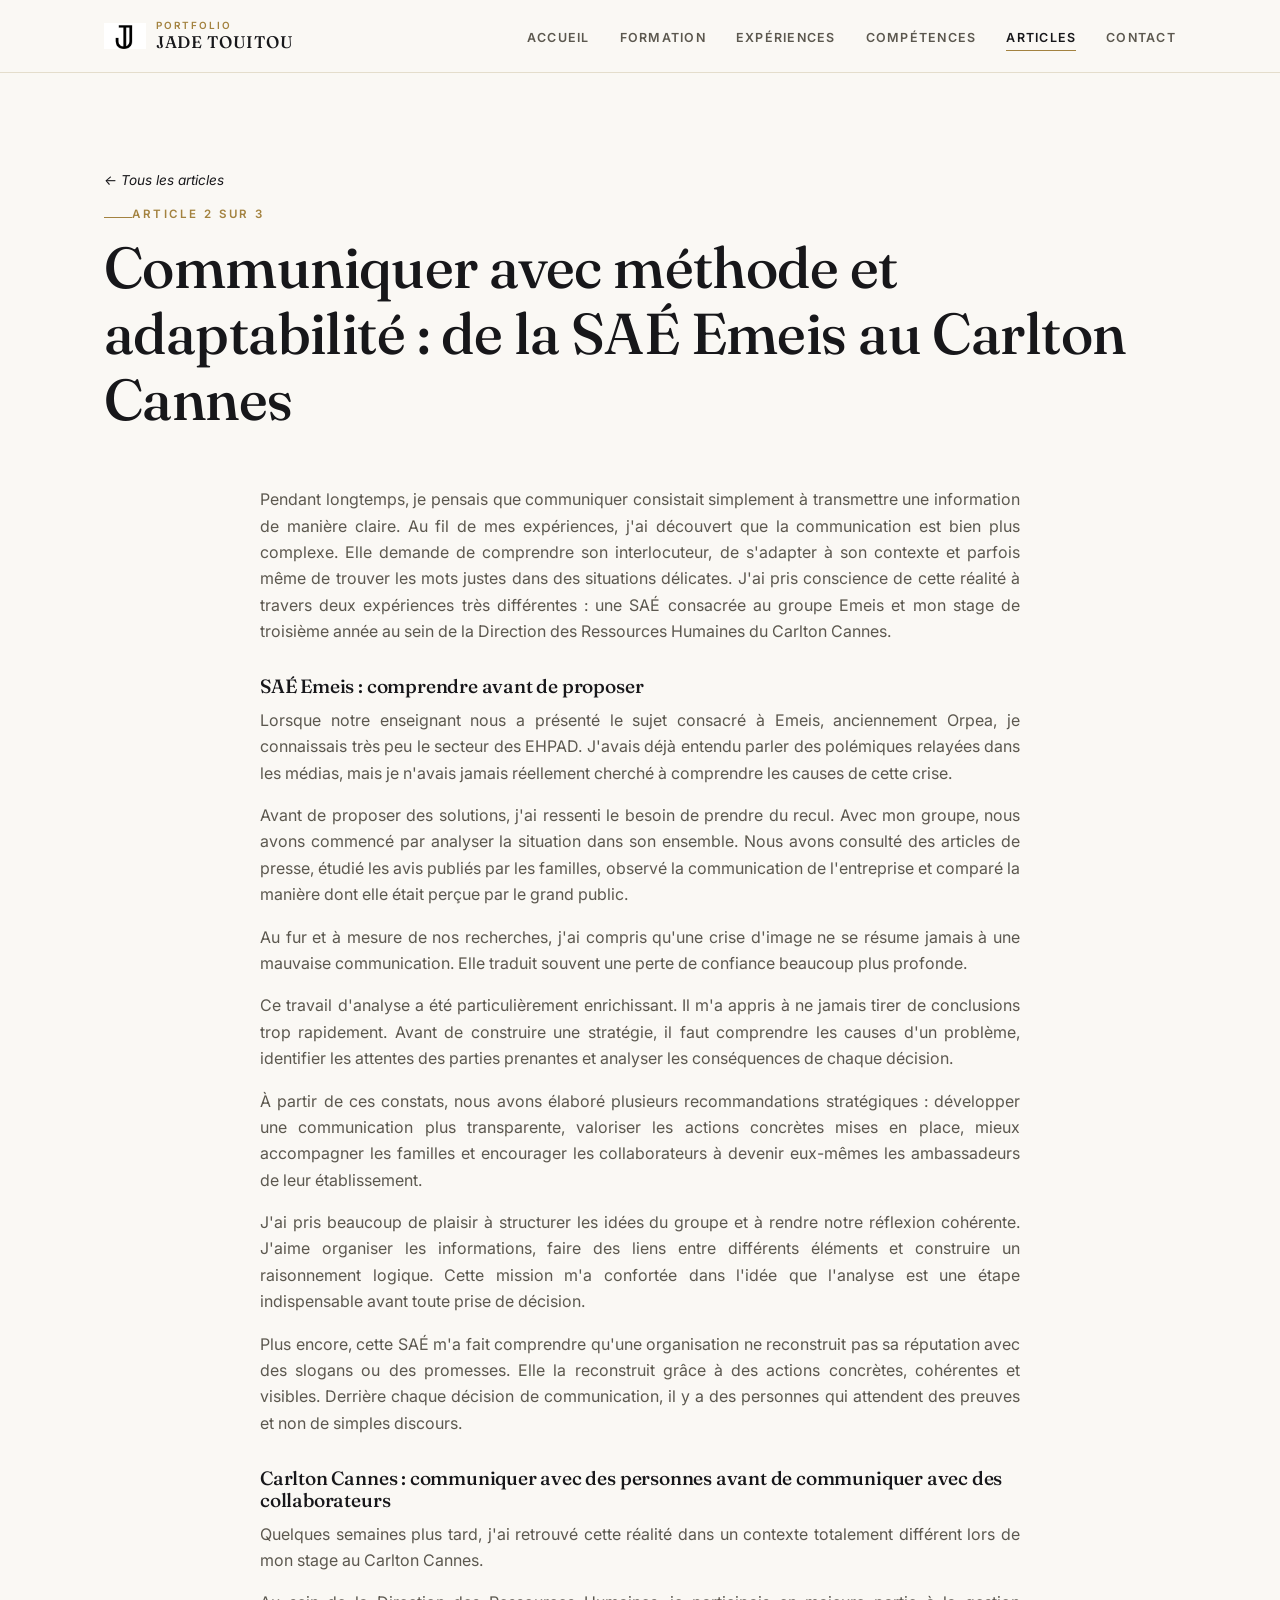
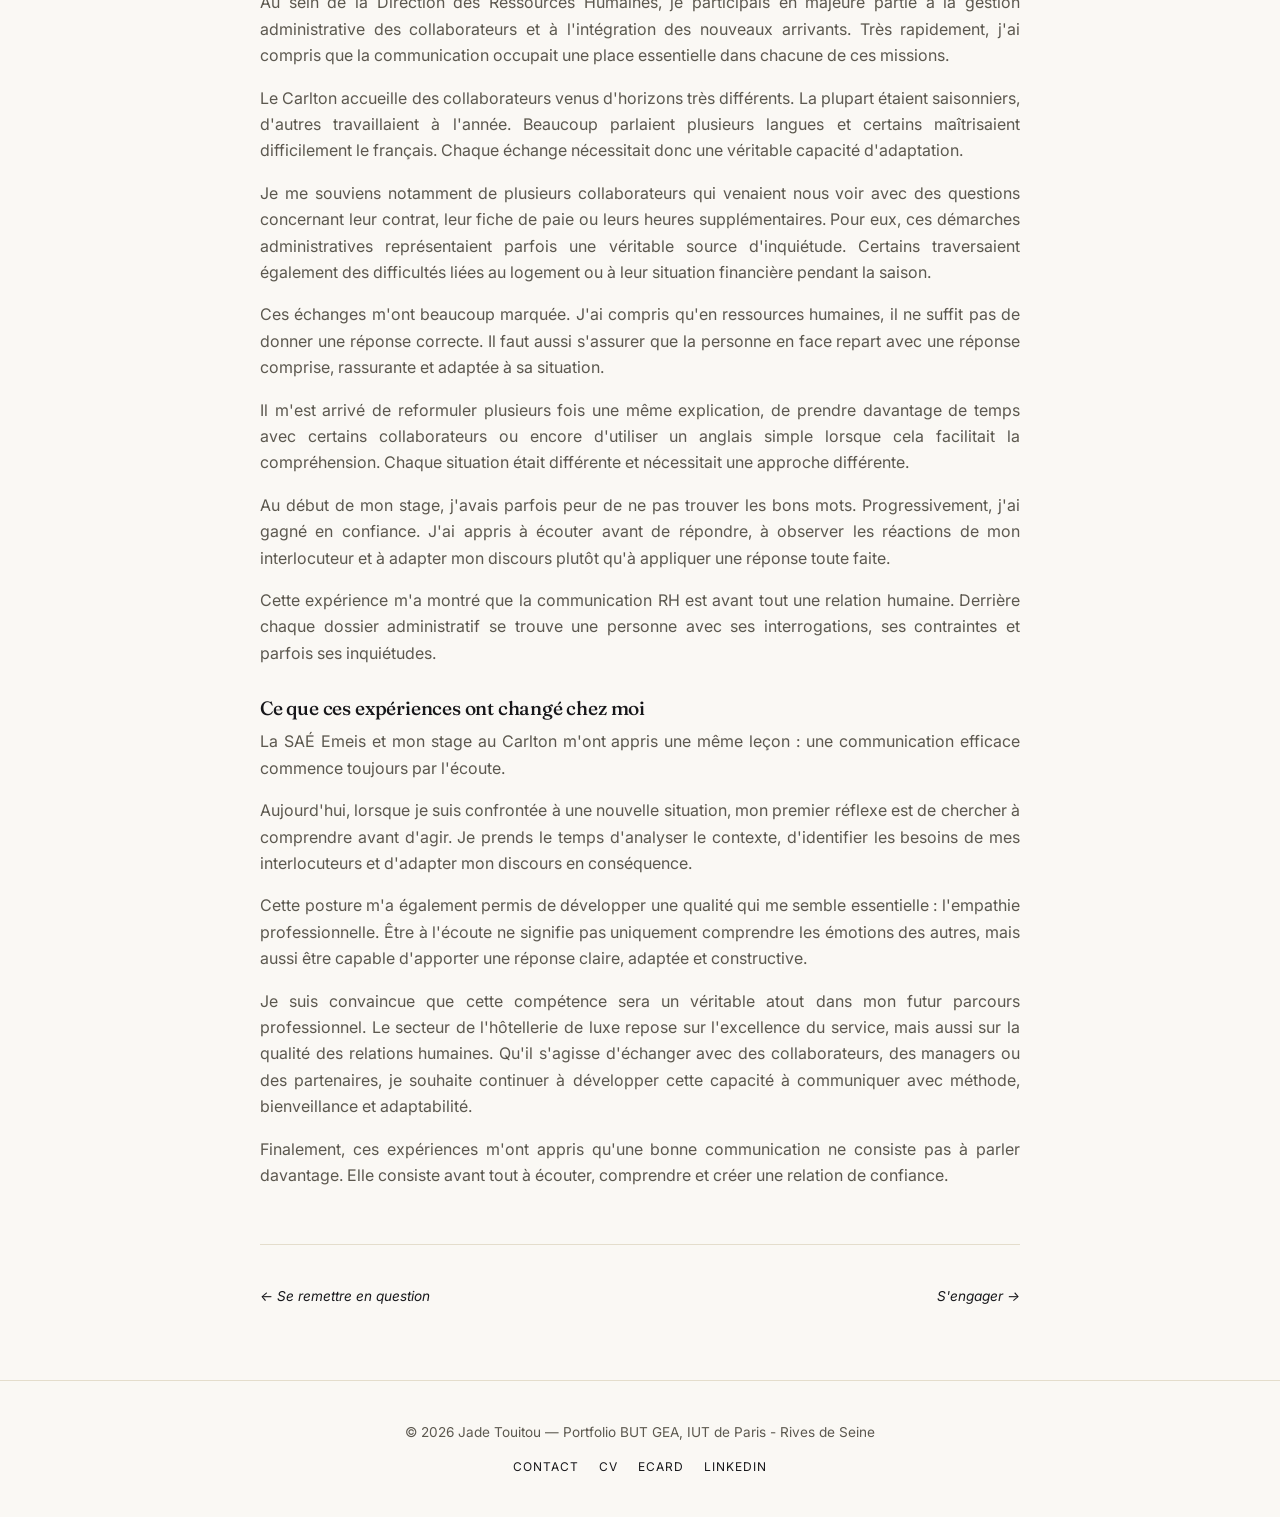
==== article-communication.html @ 01809cf1 "Distingue visuellement "Portfolio" de "Jade Touitou" dans l'en-tête "Portfolio" passe en petite typo" ====
<!doctype html>
<html lang="fr">
<head>
  <meta charset="UTF-8" />
  <meta name="viewport" content="width=device-width, initial-scale=1.0" />
  <title>Communiquer avec méthode et adaptabilité : de la SAÉ Emeis au Carlton Cannes — Portfolio Jade Touitou</title>
  <link rel="preconnect" href="https://fonts.googleapis.com" />
  <link rel="preconnect" href="https://fonts.gstatic.com" crossorigin />
  <link href="https://fonts.googleapis.com/css2?family=Fraunces:wght@500;600;700&family=Inter:wght@400;500;600;700&display=swap" rel="stylesheet" />
  <link rel="icon" type="image/png" href="assets/img/favicon.png" />
  <link rel="stylesheet" href="assets/css/style.css" />
</head>
<body>

  <header class="site-header">
    <nav class="nav">
      <a href="index.html" class="nav-brand"><img src="assets/img/favicon.png" alt="" /><span class="nav-brand-text"><span class="nav-brand-eyebrow">Portfolio</span><span class="nav-brand-name">Jade Touitou</span></span></a>
      <button class="nav-toggle" aria-label="Ouvrir le menu" aria-expanded="false">
        <span></span><span></span><span></span>
      </button>
      <ul class="nav-links">
        <li><a href="index.html">Accueil</a></li>
        <li><a href="formation.html">Formation</a></li>
        <li><a href="experiences.html">Expériences</a></li>
        <li><a href="competences.html">Compétences</a></li>
        <li><a href="articles.html" aria-current="page">Articles</a></li>
        <li><a href="contact.html">Contact</a></li>
      </ul>
    </nav>
  </header>

  <main>
    <section class="hero" style="padding-bottom: 24px;">
      <div class="container">
        <a href="articles.html" class="read-more" style="display:block;">← Tous les articles</a>
        <span class="eyebrow" style="display:block; margin-top: 1.2em;">Article 2 sur 3</span>
        <h1>Communiquer avec méthode et adaptabilité : de la SAÉ Emeis au Carlton Cannes</h1>
      </div>
    </section>

    <section class="section" style="padding-top: 0;">
      <div class="container">
        <article class="article">
<p>
            Pendant longtemps, je pensais que communiquer consistait simplement à
            transmettre une information de manière claire. Au fil de mes expériences,
            j'ai découvert que la communication est bien plus complexe. Elle demande de
            comprendre son interlocuteur, de s'adapter à son contexte et parfois même de
            trouver les mots justes dans des situations délicates. J'ai pris conscience
            de cette réalité à travers deux expériences très différentes : une SAÉ
            consacrée au groupe Emeis et mon stage de troisième année au sein de la
            Direction des Ressources Humaines du Carlton Cannes.
          </p>

          <h3>SAÉ Emeis : comprendre avant de proposer</h3>
          <p>
            Lorsque notre enseignant nous a présenté le sujet consacré à Emeis,
            anciennement Orpea, je connaissais très peu le secteur des EHPAD. J'avais
            déjà entendu parler des polémiques relayées dans les médias, mais je
            n'avais jamais réellement cherché à comprendre les causes de cette crise.
          </p>
          <p>
            Avant de proposer des solutions, j'ai ressenti le besoin de prendre du
            recul. Avec mon groupe, nous avons commencé par analyser la situation dans
            son ensemble. Nous avons consulté des articles de presse, étudié les avis
            publiés par les familles, observé la communication de l'entreprise et
            comparé la manière dont elle était perçue par le grand public.
          </p>
          <p>
            Au fur et à mesure de nos recherches, j'ai compris qu'une crise d'image ne
            se résume jamais à une mauvaise communication. Elle traduit souvent une
            perte de confiance beaucoup plus profonde.
          </p>
          <p>
            Ce travail d'analyse a été particulièrement enrichissant. Il m'a appris à
            ne jamais tirer de conclusions trop rapidement. Avant de construire une
            stratégie, il faut comprendre les causes d'un problème, identifier les
            attentes des parties prenantes et analyser les conséquences de chaque
            décision.
          </p>
          <p>
            À partir de ces constats, nous avons élaboré plusieurs recommandations
            stratégiques : développer une communication plus transparente, valoriser
            les actions concrètes mises en place, mieux accompagner les familles et
            encourager les collaborateurs à devenir eux-mêmes les ambassadeurs de leur
            établissement.
          </p>
          <p>
            J'ai pris beaucoup de plaisir à structurer les idées du groupe et à rendre
            notre réflexion cohérente. J'aime organiser les informations, faire des
            liens entre différents éléments et construire un raisonnement logique.
            Cette mission m'a confortée dans l'idée que l'analyse est une étape
            indispensable avant toute prise de décision.
          </p>
          <p>
            Plus encore, cette SAÉ m'a fait comprendre qu'une organisation ne
            reconstruit pas sa réputation avec des slogans ou des promesses. Elle la
            reconstruit grâce à des actions concrètes, cohérentes et visibles. Derrière
            chaque décision de communication, il y a des personnes qui attendent des
            preuves et non de simples discours.
          </p>

          <h3>Carlton Cannes : communiquer avec des personnes avant de communiquer avec des collaborateurs</h3>
          <p>
            Quelques semaines plus tard, j'ai retrouvé cette réalité dans un contexte
            totalement différent lors de mon stage au Carlton Cannes.
          </p>
          <p>
            Au sein de la Direction des Ressources Humaines, je participais en majeure
            partie à la gestion administrative des collaborateurs et à l'intégration
            des nouveaux arrivants. Très rapidement, j'ai compris que la communication
            occupait une place essentielle dans chacune de ces missions.
          </p>
          <p>
            Le Carlton accueille des collaborateurs venus d'horizons très différents.
            La plupart étaient saisonniers, d'autres travaillaient à l'année. Beaucoup
            parlaient plusieurs langues et certains maîtrisaient difficilement le
            français. Chaque échange nécessitait donc une véritable capacité
            d'adaptation.
          </p>
          <p>
            Je me souviens notamment de plusieurs collaborateurs qui venaient nous voir
            avec des questions concernant leur contrat, leur fiche de paie ou leurs
            heures supplémentaires. Pour eux, ces démarches administratives
            représentaient parfois une véritable source d'inquiétude. Certains
            traversaient également des difficultés liées au logement ou à leur
            situation financière pendant la saison.
          </p>
          <p>
            Ces échanges m'ont beaucoup marquée. J'ai compris qu'en ressources
            humaines, il ne suffit pas de donner une réponse correcte. Il faut aussi
            s'assurer que la personne en face repart avec une réponse comprise,
            rassurante et adaptée à sa situation.
          </p>
          <p>
            Il m'est arrivé de reformuler plusieurs fois une même explication, de
            prendre davantage de temps avec certains collaborateurs ou encore
            d'utiliser un anglais simple lorsque cela facilitait la compréhension.
            Chaque situation était différente et nécessitait une approche différente.
          </p>
          <p>
            Au début de mon stage, j'avais parfois peur de ne pas trouver les bons
            mots. Progressivement, j'ai gagné en confiance. J'ai appris à écouter avant
            de répondre, à observer les réactions de mon interlocuteur et à adapter mon
            discours plutôt qu'à appliquer une réponse toute faite.
          </p>
          <p>
            Cette expérience m'a montré que la communication RH est avant tout une
            relation humaine. Derrière chaque dossier administratif se trouve une
            personne avec ses interrogations, ses contraintes et parfois ses
            inquiétudes.
          </p>

          <h3>Ce que ces expériences ont changé chez moi</h3>
          <p>
            La SAÉ Emeis et mon stage au Carlton m'ont appris une même leçon : une
            communication efficace commence toujours par l'écoute.
          </p>
          <p>
            Aujourd'hui, lorsque je suis confrontée à une nouvelle situation, mon
            premier réflexe est de chercher à comprendre avant d'agir. Je prends le
            temps d'analyser le contexte, d'identifier les besoins de mes
            interlocuteurs et d'adapter mon discours en conséquence.
          </p>
          <p>
            Cette posture m'a également permis de développer une qualité qui me semble
            essentielle : l'empathie professionnelle. Être à l'écoute ne signifie pas
            uniquement comprendre les émotions des autres, mais aussi être capable
            d'apporter une réponse claire, adaptée et constructive.
          </p>
          <p>
            Je suis convaincue que cette compétence sera un véritable atout dans mon
            futur parcours professionnel. Le secteur de l'hôtellerie de luxe repose sur
            l'excellence du service, mais aussi sur la qualité des relations humaines.
            Qu'il s'agisse d'échanger avec des collaborateurs, des managers ou des
            partenaires, je souhaite continuer à développer cette capacité à
            communiquer avec méthode, bienveillance et adaptabilité.
          </p>
          <p>
            Finalement, ces expériences m'ont appris qu'une bonne communication ne
            consiste pas à parler davantage. Elle consiste avant tout à écouter,
            comprendre et créer une relation de confiance.
          </p>
        </article>

        <nav style="max-width: 760px; margin: 56px auto 0; padding-top: 32px; border-top: 1px solid var(--color-border); display: flex; justify-content: space-between; gap: 20px; flex-wrap: wrap;">
          <a href="article-zephyra.html" class="read-more">← Se remettre en question</a>
          <a href="article-engagement.html" class="read-more">S'engager →</a>
        </nav>
      </div>
    </section>
  </main>

  <footer class="site-footer">
    <div class="container">
      <p>© <span id="year"></span> Jade Touitou — Portfolio BUT GEA, IUT de Paris - Rives de Seine</p>
      <div class="footer-links">
        <a href="contact.html">Contact</a>
        <a href="assets/img/cv-jade-touitou.pdf">CV</a>
        <a href="ecard.html">eCard</a>
        <a href="https://www.linkedin.com/in/jade-touitou" target="_blank" rel="noopener">LinkedIn</a>
      </div>
    </div>
  </footer>

  <script src="assets/js/main.js"></script>
  <script>document.getElementById("year").textContent = new Date().getFullYear();</script>
</body>
</html>
---- assets/css/style.css ----
/* ==========================================================================
   Portfolio Jade Touitou — BUT GEA 3ème année
   Direction : épuré, chic, luxe — ivoire, encre, or mat
   ========================================================================== */

:root {
  --color-bg: #faf8f4;
  --color-bg-alt: #f2ede3;
  --color-surface: #ffffff;
  --color-ink: #17171a;
  --color-ink-soft: #5c584f;
  --color-primary: #17171a;
  --color-primary-light: #3a372f;
  --color-accent: #a3823f;
  --color-accent-soft: #ece2c8;
  --color-border: #e4ddcc;
  --radius: 4px;
  --radius-lg: 6px;
  --shadow: 0 18px 40px -28px rgba(23, 23, 26, 0.35);
  --font-heading: "Fraunces", Georgia, "Times New Roman", serif;
  --font-body: "Inter", -apple-system, BlinkMacSystemFont, "Segoe UI", sans-serif;
  --max-width: 1120px;
}

* { box-sizing: border-box; }

html { scroll-behavior: smooth; }

body {
  margin: 0;
  font-family: var(--font-body);
  color: var(--color-ink);
  background: var(--color-bg);
  line-height: 1.65;
  -webkit-font-smoothing: antialiased;
}

img { max-width: 100%; display: block; }

a { color: inherit; text-decoration: none; }

h1, h2, h3, h4 {
  font-family: var(--font-heading);
  line-height: 1.15;
  margin: 0 0 0.5em;
  color: var(--color-ink);
  font-weight: 500;
  letter-spacing: -0.01em;
}

h1 { font-size: clamp(2.4rem, 5vw, 3.6rem); font-weight: 500; }
h2 { font-size: clamp(1.6rem, 3vw, 2.1rem); }
h3 { font-size: 1.2rem; }

p { margin: 0 0 1em; color: var(--color-ink-soft); }

.container {
  max-width: var(--max-width);
  margin: 0 auto;
  padding: 0 24px;
}

.eyebrow {
  display: inline-flex;
  align-items: center;
  gap: 10px;
  font-family: var(--font-body);
  font-size: 0.72rem;
  letter-spacing: 0.22em;
  text-transform: uppercase;
  color: var(--color-accent);
  font-weight: 600;
  margin-bottom: 0.9em;
}

.eyebrow::before {
  content: "";
  display: inline-block;
  width: 28px;
  height: 1px;
  background: var(--color-accent);
}

main p a:not(.btn):not(.todo) {
  color: var(--color-ink);
  text-decoration: underline;
  text-decoration-color: var(--color-accent);
  text-underline-offset: 3px;
}
main p a:not(.btn):not(.todo):hover { text-decoration-color: var(--color-ink); }

/* ---------- Header / Nav ---------- */

.site-header {
  position: sticky;
  top: 0;
  z-index: 100;
  background: rgba(250, 248, 244, 0.94);
  backdrop-filter: blur(8px);
  border-bottom: 1px solid var(--color-border);
}

.nav {
  display: flex;
  align-items: center;
  justify-content: space-between;
  padding: 20px 24px;
  max-width: var(--max-width);
  margin: 0 auto;
}

.nav-brand {
  display: flex;
  align-items: center;
  gap: 10px;
  color: var(--color-ink);
  text-decoration: none;
}

.nav-brand img {
  height: 26px;
  width: auto;
}

.nav-brand-text {
  display: flex;
  flex-direction: column;
  line-height: 1.2;
}

.nav-brand-eyebrow {
  font-family: var(--font-body);
  font-size: 0.62rem;
  font-weight: 600;
  letter-spacing: 0.2em;
  text-transform: uppercase;
  color: var(--color-accent);
}

.nav-brand-name {
  font-family: var(--font-heading);
  font-weight: 500;
  font-size: 1.05rem;
  letter-spacing: 0.03em;
  text-transform: uppercase;
  color: var(--color-ink);
}

.nav-links {
  display: flex;
  gap: 30px;
  list-style: none;
  margin: 0;
  padding: 0;
}

.nav-links a {
  position: relative;
  text-decoration: none;
  font-size: 0.78rem;
  font-weight: 600;
  letter-spacing: 0.1em;
  text-transform: uppercase;
  color: var(--color-ink-soft);
  padding: 6px 0;
  transition: color 0.2s ease;
}

.nav-links a::after {
  content: "";
  position: absolute;
  left: 0;
  right: 100%;
  bottom: 0;
  height: 1px;
  background: var(--color-accent);
  transition: right 0.25s ease;
}

.nav-links a:hover,
.nav-links a[aria-current="page"] {
  color: var(--color-ink);
}

.nav-links a:hover::after,
.nav-links a[aria-current="page"]::after {
  right: 0;
}

.nav-toggle {
  display: none;
  background: none;
  border: none;
  cursor: pointer;
  padding: 8px;
}

.nav-toggle span {
  display: block;
  width: 24px;
  height: 1px;
  background: var(--color-ink);
  margin: 6px 0;
  transition: 0.2s;
}

@media (max-width: 780px) {
  .nav-toggle { display: block; }
  .nav-links {
    position: absolute;
    top: 100%;
    left: 0;
    right: 0;
    flex-direction: column;
    gap: 4px;
    background: var(--color-surface);
    padding: 12px 24px 24px;
    border-bottom: 1px solid var(--color-border);
    display: none;
  }
  .nav-links.open { display: flex; }
  .nav-links a { display: block; padding: 10px 0; }
}

/* ---------- Hero ---------- */

.hero {
  padding: 88px 0 64px;
}

.hero-grid {
  display: grid;
  grid-template-columns: 1.1fr 0.9fr;
  gap: 64px;
  align-items: center;
}

@media (max-width: 860px) {
  .hero-grid { grid-template-columns: 1fr; }
  .hero-photo { order: -1; max-width: 280px; margin: 0 auto; }
}

.hero-photo-frame {
  aspect-ratio: 4 / 5;
  overflow: hidden;
  box-shadow: var(--shadow);
  background: var(--color-bg-alt);
  border: 1px solid var(--color-border);
}

.hero-photo-frame img { width: 100%; height: 100%; object-fit: cover; }

.hero-subtitle {
  font-family: var(--font-heading);
  font-style: italic;
  font-size: 1.25rem;
  color: var(--color-ink-soft);
  margin-bottom: 1.5em;
}

.welcome-note {
  background: transparent;
  border-top: 1px solid var(--color-accent);
  border-bottom: 1px solid var(--color-accent);
  padding: 16px 0;
  font-style: italic;
  color: var(--color-ink-soft);
  margin-bottom: 1.8em;
}

.cta-row {
  display: flex;
  gap: 14px;
  flex-wrap: wrap;
  margin-top: 1.8em;
}

.btn {
  display: inline-flex;
  align-items: center;
  gap: 8px;
  padding: 13px 28px;
  border-radius: var(--radius);
  text-decoration: none;
  font-weight: 600;
  font-size: 0.78rem;
  letter-spacing: 0.1em;
  text-transform: uppercase;
  border: 1px solid transparent;
  transition: background 0.2s ease, color 0.2s ease, border-color 0.2s ease;
  cursor: pointer;
}

.btn-primary {
  background: var(--color-ink);
  color: var(--color-bg);
  border-color: var(--color-ink);
}
.btn-primary:hover { background: var(--color-accent); border-color: var(--color-accent); }

.btn-outline {
  background: transparent;
  border-color: var(--color-ink);
  color: var(--color-ink);
}
.btn-outline:hover { border-color: var(--color-accent); color: var(--color-accent); }

/* ---------- Stats strip ---------- */

.stats-row {
  display: grid;
  grid-template-columns: repeat(4, 1fr);
  gap: 32px;
  margin-top: 2.4em;
  padding-top: 2em;
  border-top: 1px solid var(--color-border);
}

@media (max-width: 640px) {
  .stats-row { grid-template-columns: repeat(2, 1fr); }
}

.stat-value {
  display: block;
  font-family: var(--font-heading);
  font-size: 1.5rem;
  color: var(--color-ink);
  white-space: nowrap;
}

.stat-label {
  display: block;
  font-size: 0.72rem;
  letter-spacing: 0.06em;
  color: var(--color-ink-soft);
  margin-top: 4px;
}

/* ---------- Detail grid (contexte / missions / preuves) ---------- */

.detail-grid {
  display: grid;
  grid-template-columns: repeat(2, 1fr);
  gap: 20px 32px;
  margin: 20px 0;
}

@media (max-width: 640px) {
  .detail-grid { grid-template-columns: 1fr; }
}

.detail-grid dt {
  font-size: 0.72rem;
  font-weight: 600;
  letter-spacing: 0.1em;
  text-transform: uppercase;
  color: var(--color-accent);
  margin-bottom: 6px;
}

.detail-grid dd {
  margin: 0;
  color: var(--color-ink-soft);
}

.read-more {
  display: inline-block;
  margin-top: 8px;
  font-size: 0.85rem;
  font-style: italic;
}

/* ---------- Proof gallery (photos justificatives) ---------- */

.proof-gallery {
  display: grid;
  grid-template-columns: repeat(auto-fit, minmax(150px, 1fr));
  gap: 16px;
  margin: 20px 0;
}

.proof-gallery.single {
  grid-template-columns: minmax(150px, 320px);
}

.proof-photo-frame {
  display: block;
  overflow: hidden;
  border: 1px solid var(--color-border);
}

.proof-photo-frame img {
  width: 100%;
  aspect-ratio: 4 / 3;
  object-fit: cover;
  display: block;
  transition: transform 0.4s ease;
}

.proof-photo-frame:hover img { transform: scale(1.05); }

.proof-photo figcaption {
  margin-top: 8px;
  font-size: 0.78rem;
  line-height: 1.5;
  color: var(--color-ink-soft);
}

/* ---------- Articles page ---------- */

.article-nav {
  display: flex;
  flex-wrap: wrap;
  gap: 16px;
  margin-top: 1.8em;
}

.article-nav a {
  border: 1px solid var(--color-border);
  padding: 8px 18px;
  font-size: 0.78rem;
  letter-spacing: 0.05em;
}
.article-nav a:hover { border-color: var(--color-accent); color: var(--color-accent); }

.article {
  max-width: 760px;
  margin: 0 auto;
}

.article + .article {
  margin-top: 8px;
  padding-top: 72px;
  border-top: 1px solid var(--color-border);
}

.article p {
  color: var(--color-ink-soft);
  text-align: justify;
  hyphens: auto;
}
.article h3 { margin-top: 1.6em; }

.article .back-top {
  display: inline-block;
  margin-top: 2em;
  font-size: 0.78rem;
  letter-spacing: 0.08em;
  text-transform: uppercase;
  border-bottom: 1px solid var(--color-accent);
}

/* ---------- Sections ---------- */

.section { padding: 72px 0; }
.section-alt { background: var(--color-bg-alt); }
.section-head { max-width: 640px; margin-bottom: 44px; }

.card-grid {
  display: grid;
  grid-template-columns: repeat(auto-fit, minmax(260px, 1fr));
  gap: 20px;
}

.card {
  background: var(--color-surface);
  border: 1px solid var(--color-border);
  padding: 32px 28px;
}

a.card {
  transition: background 0.2s ease, transform 0.2s ease, box-shadow 0.2s ease;
}
a.card:hover {
  background: var(--color-bg-alt);
  transform: translateY(-3px);
  box-shadow: var(--shadow);
}

.card h3 { margin-bottom: 0.4em; }
.card .tag {
  display: inline-block;
  font-size: 0.7rem;
  font-weight: 600;
  letter-spacing: 0.12em;
  text-transform: uppercase;
  color: var(--color-accent);
  margin-bottom: 12px;
}

/* ---------- Timeline (Formation / Expériences) ---------- */

.timeline {
  position: relative;
  padding-left: 32px;
  border-left: 1px solid var(--color-border);
}

.timeline-item {
  position: relative;
  margin-bottom: 44px;
}

.timeline-item::before {
  content: "";
  position: absolute;
  left: -37px;
  top: 6px;
  width: 9px;
  height: 9px;
  transform: rotate(45deg);
  background: var(--color-accent);
}

.timeline-item .period {
  font-size: 0.75rem;
  font-weight: 600;
  letter-spacing: 0.1em;
  text-transform: uppercase;
  color: var(--color-accent);
}

.timeline-item.stage {
  background: var(--color-surface);
  border: 1px solid var(--color-accent);
  padding: 28px 30px;
}

.proof-list {
  list-style: none;
  padding: 0;
  margin: 14px 0 0;
  display: flex;
  flex-wrap: wrap;
  gap: 10px;
}

.proof-list li a {
  display: inline-block;
  font-size: 0.75rem;
  letter-spacing: 0.04em;
  text-decoration: none;
  color: var(--color-ink);
  background: transparent;
  border: 1px solid var(--color-border);
  padding: 6px 14px;
}

.proof-list li a:hover { border-color: var(--color-accent); color: var(--color-accent); }

/* ---------- Compétences ---------- */

.skill-map {
  display: grid;
  grid-template-columns: repeat(3, 1fr);
  gap: 20px;
}

@media (max-width: 860px) {
  .skill-map { grid-template-columns: repeat(2, 1fr); }
}

@media (max-width: 560px) {
  .skill-map { grid-template-columns: 1fr; }
}

.skill-card {
  text-align: left;
  background: var(--color-surface);
  border: 1px solid var(--color-border);
  padding: 32px 28px;
}

.skill-bar-track {
  width: 100%;
  height: 2px;
  background: var(--color-border);
  overflow: hidden;
  margin-top: 14px;
}

.skill-bar-fill {
  height: 100%;
  background: var(--color-accent);
}

.level-badge {
  display: inline-flex;
  align-items: center;
  gap: 6px;
  font-size: 0.7rem;
  font-weight: 600;
  letter-spacing: 0.04em;
  text-transform: uppercase;
  padding: 5px 12px 5px 9px;
  border-radius: 999px;
  margin: 10px 0 4px;
}

.level-badge::before {
  content: "";
  width: 8px;
  height: 8px;
  border-radius: 50%;
  background: currentColor;
}

.level-badge.level-confirmee {
  color: #3f7a4f;
  background: #e5f0e3;
}

.level-badge.level-solide {
  color: #6b7a2f;
  background: #eef0d9;
}

.level-badge.level-progression {
  color: #b06a2a;
  background: #f6e6d3;
}

.improvement-note {
  margin-top: 14px;
  padding: 12px 14px;
  background: var(--color-bg-alt);
  border-left: 2px solid #b06a2a;
  font-size: 0.85rem;
}

.improvement-note strong {
  display: block;
  font-size: 0.7rem;
  letter-spacing: 0.06em;
  text-transform: uppercase;
  color: #b06a2a;
  margin-bottom: 4px;
}

.pill-list {
  list-style: none;
  padding: 0;
  margin: 0;
  display: flex;
  flex-wrap: wrap;
  gap: 10px;
}

.pill-list li {
  font-size: 0.78rem;
  letter-spacing: 0.03em;
  background: transparent;
  border: 1px solid var(--color-border);
  padding: 8px 16px;
  color: var(--color-ink-soft);
}

/* ---------- Contact ---------- */

.contact-grid {
  display: grid;
  grid-template-columns: 1fr 1fr;
  gap: 32px;
}

@media (max-width: 780px) {
  .contact-grid { grid-template-columns: 1fr; }
}

.contact-item {
  display: flex;
  align-items: flex-start;
  gap: 16px;
  margin-bottom: 24px;
  padding-bottom: 24px;
  border-bottom: 1px solid var(--color-border);
}

.contact-icon {
  width: 38px;
  height: 38px;
  border-radius: 50%;
  border: 1px solid var(--color-ink);
  color: var(--color-ink);
  display: flex;
  align-items: center;
  justify-content: center;
  font-size: 0.95rem;
  flex-shrink: 0;
}

/* ---------- Placeholder helper (visible only while editing) ---------- */

.todo {
  display: inline-block;
  font-size: 0.75rem;
  font-weight: 700;
  color: #a13d2b;
  background: #fbe3dc;
  border: 1px dashed #d97757;
  padding: 2px 8px;
  border-radius: 6px;
  margin-left: 6px;
}

/* ---------- eCard ---------- */

.ecard-wrap {
  display: flex;
  justify-content: center;
  padding: 40px 0 24px;
}

.ecard {
  width: 100%;
  max-width: 380px;
  background: var(--color-surface);
  border: 1px solid var(--color-border);
  padding: 40px 32px;
  text-align: center;
  box-shadow: var(--shadow);
}

.ecard-photo {
  width: 120px;
  height: 120px;
  margin: 0 auto 20px;
  overflow: hidden;
  border: 1px solid var(--color-border);
}

.ecard-photo img { width: 100%; height: 100%; object-fit: cover; }

.ecard h1 {
  font-size: 1.6rem;
  margin-bottom: 0.2em;
}

.ecard .ecard-title {
  font-size: 0.85rem;
  color: var(--color-ink-soft);
  margin-bottom: 1.6em;
}

.ecard-actions {
  display: flex;
  flex-direction: column;
  gap: 10px;
  margin-top: 1.6em;
}

.ecard-actions .btn { width: 100%; justify-content: center; }

.ecard-links {
  display: flex;
  justify-content: center;
  gap: 18px;
  margin-top: 1.8em;
  font-size: 0.78rem;
  letter-spacing: 0.05em;
  text-transform: uppercase;
}

.ecard-links a { border-bottom: 1px solid var(--color-accent); }

/* ---------- Next step / poursuivre la visite ---------- */

.next-step {
  padding-top: 0;
}

.next-step-box {
  text-align: center;
  padding: 48px 24px;
  border: 1px solid var(--color-border);
  background: var(--color-surface);
}

.next-step-box .eyebrow { display: flex; justify-content: center; margin-bottom: 0.6em; }

.next-step-link {
  display: inline-block;
  font-family: var(--font-heading);
  font-size: clamp(1.2rem, 2.4vw, 1.5rem);
  color: var(--color-ink);
  border-bottom: 1px solid var(--color-accent);
  padding-bottom: 4px;
  transition: color 0.2s ease, border-color 0.2s ease;
}

.next-step-link:hover {
  color: var(--color-accent);
  border-color: var(--color-ink);
}

/* ---------- Footer ---------- */

.site-footer {
  border-top: 1px solid var(--color-border);
  padding: 40px 0;
  text-align: center;
  color: var(--color-ink-soft);
  font-size: 0.85rem;
}

.footer-links {
  display: flex;
  justify-content: center;
  gap: 20px;
  margin-top: 14px;
  flex-wrap: wrap;
  font-size: 0.75rem;
  letter-spacing: 0.08em;
  text-transform: uppercase;
}

.footer-links a { text-decoration: none; color: var(--color-ink); }
.footer-links a:hover { color: var(--color-accent); }
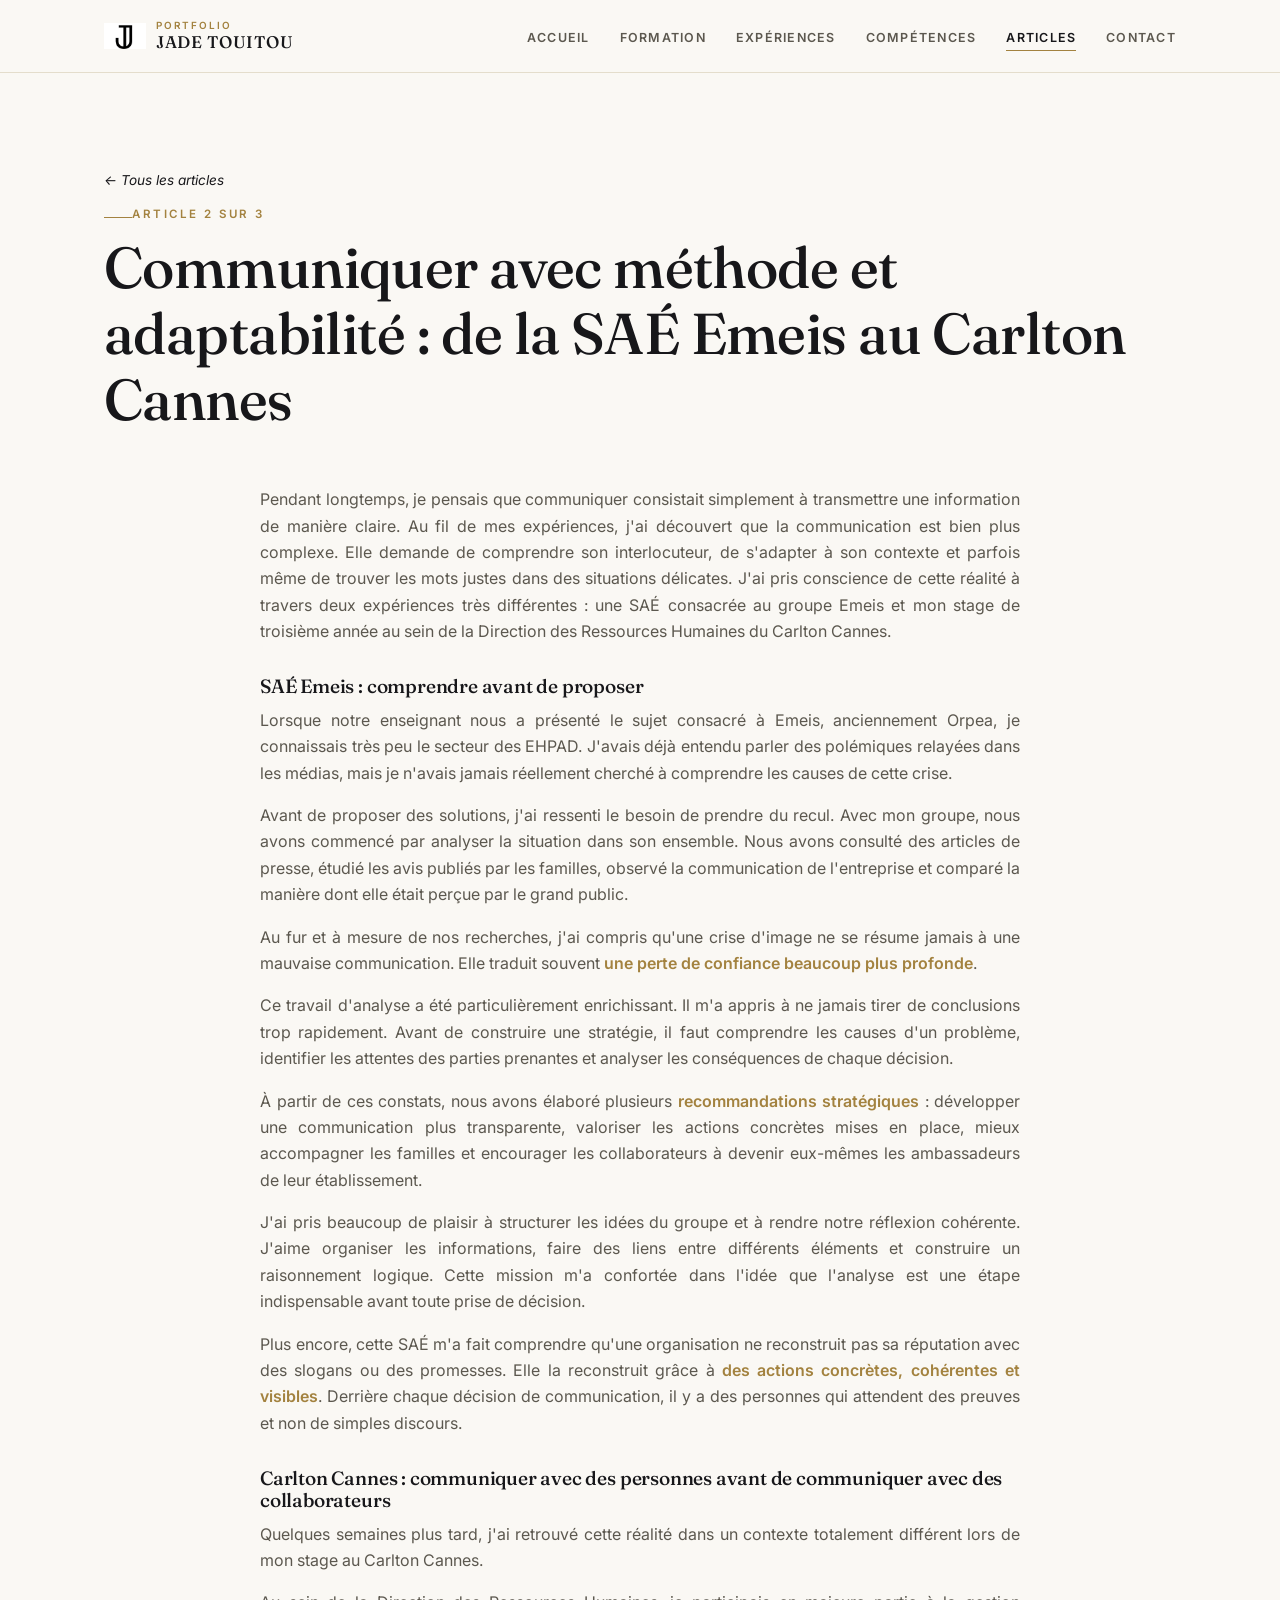
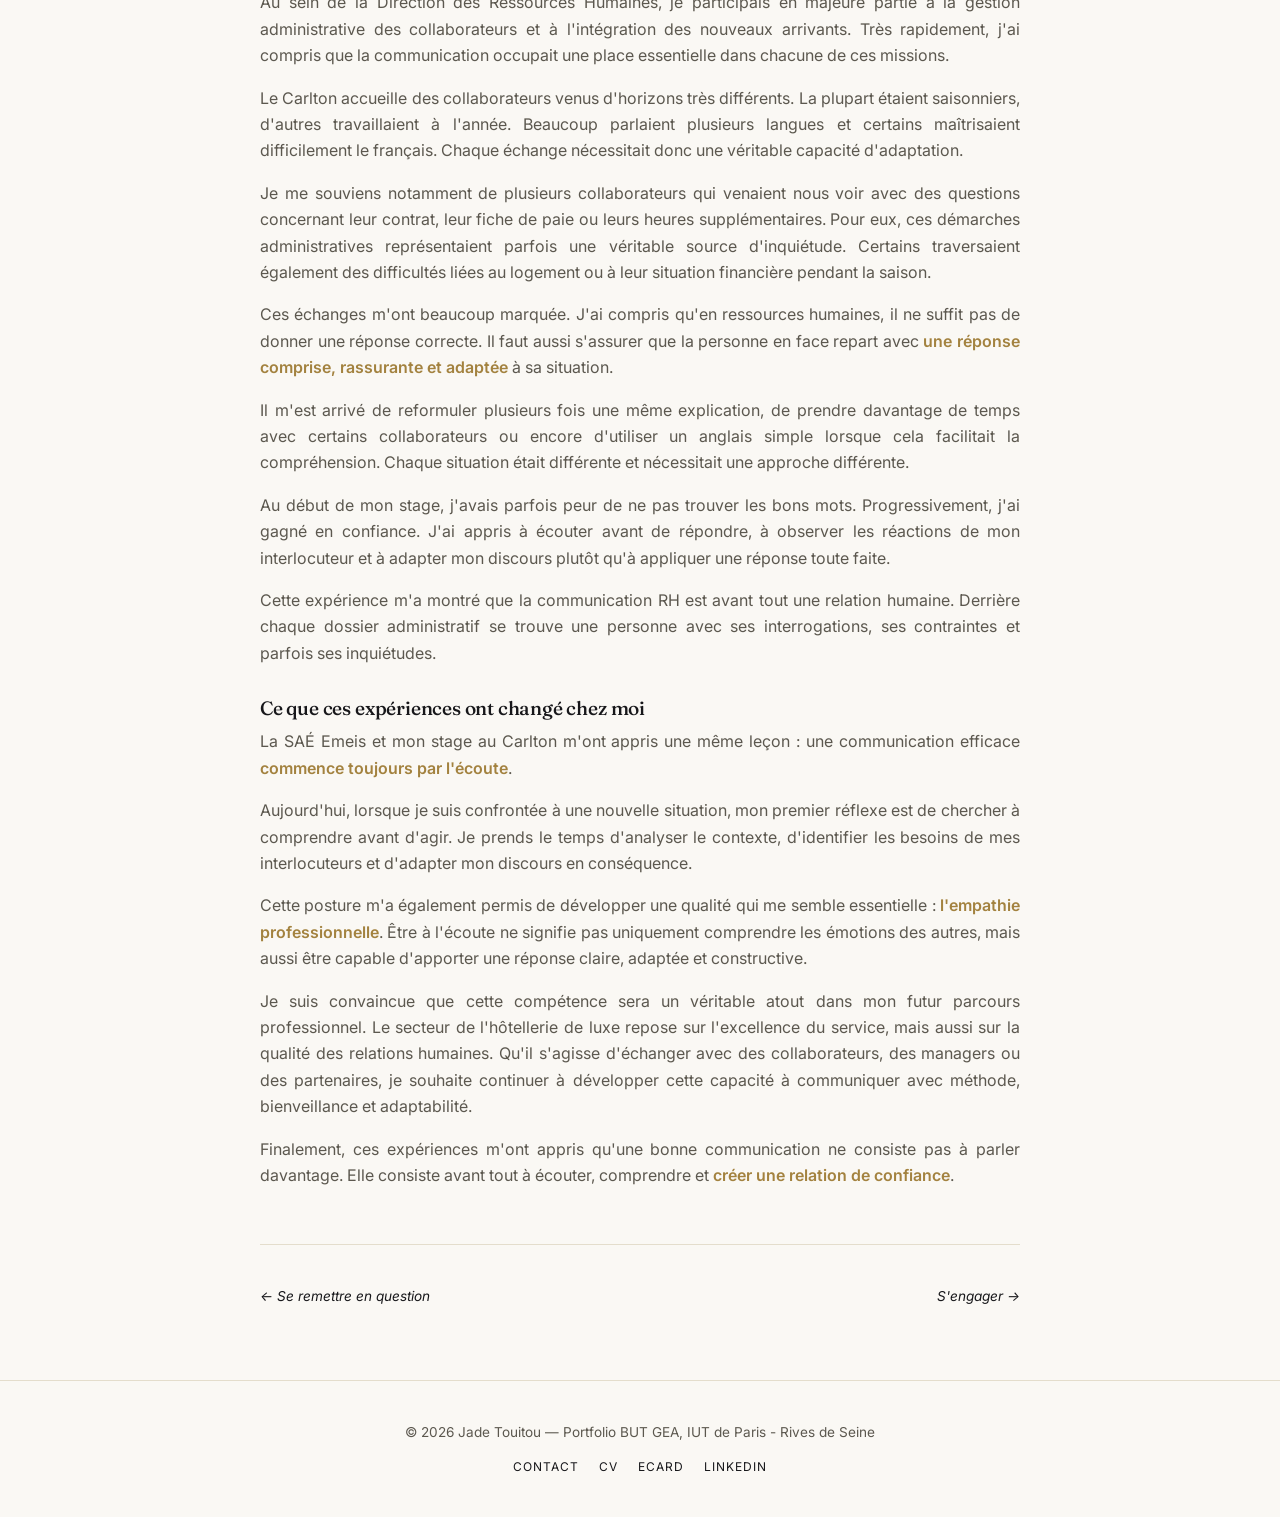
==== commit a275b69d: "Met en gras doré les mots et chiffres à fort impact - strong/b passent en gras + couleur or (couleur" ====
--- a/article-communication.html
+++ b/article-communication.html
@@ -68,8 +68,8 @@
           </p>
           <p>
             Au fur et à mesure de nos recherches, j'ai compris qu'une crise d'image ne
-            se résume jamais à une mauvaise communication. Elle traduit souvent une
-            perte de confiance beaucoup plus profonde.
+            se résume jamais à une mauvaise communication. Elle traduit souvent
+            <strong> une perte de confiance beaucoup plus profonde</strong>.
           </p>
           <p>
             Ce travail d'analyse a été particulièrement enrichissant. Il m'a appris à
@@ -79,8 +79,9 @@
             décision.
           </p>
           <p>
-            À partir de ces constats, nous avons élaboré plusieurs recommandations
-            stratégiques : développer une communication plus transparente, valoriser
+            À partir de ces constats, nous avons élaboré plusieurs
+            <strong> recommandations stratégiques</strong> : développer une
+            communication plus transparente, valoriser
             les actions concrètes mises en place, mieux accompagner les familles et
             encourager les collaborateurs à devenir eux-mêmes les ambassadeurs de leur
             établissement.
@@ -95,7 +96,8 @@
           <p>
             Plus encore, cette SAÉ m'a fait comprendre qu'une organisation ne
             reconstruit pas sa réputation avec des slogans ou des promesses. Elle la
-            reconstruit grâce à des actions concrètes, cohérentes et visibles. Derrière
+            reconstruit grâce à <strong>des actions concrètes, cohérentes et
+            visibles</strong>. Derrière
             chaque décision de communication, il y a des personnes qui attendent des
             preuves et non de simples discours.
           </p>
@@ -129,8 +131,9 @@
           <p>
             Ces échanges m'ont beaucoup marquée. J'ai compris qu'en ressources
             humaines, il ne suffit pas de donner une réponse correcte. Il faut aussi
-            s'assurer que la personne en face repart avec une réponse comprise,
-            rassurante et adaptée à sa situation.
+            s'assurer que la personne en face repart avec
+            <strong> une réponse comprise, rassurante et adaptée</strong> à sa
+            situation.
           </p>
           <p>
             Il m'est arrivé de reformuler plusieurs fois une même explication, de
@@ -154,7 +157,7 @@
           <h3>Ce que ces expériences ont changé chez moi</h3>
           <p>
             La SAÉ Emeis et mon stage au Carlton m'ont appris une même leçon : une
-            communication efficace commence toujours par l'écoute.
+            communication efficace <strong>commence toujours par l'écoute</strong>.
           </p>
           <p>
             Aujourd'hui, lorsque je suis confrontée à une nouvelle situation, mon
@@ -164,7 +167,7 @@
           </p>
           <p>
             Cette posture m'a également permis de développer une qualité qui me semble
-            essentielle : l'empathie professionnelle. Être à l'écoute ne signifie pas
+            essentielle : <strong>l'empathie professionnelle</strong>. Être à l'écoute ne signifie pas
             uniquement comprendre les émotions des autres, mais aussi être capable
             d'apporter une réponse claire, adaptée et constructive.
           </p>
@@ -179,7 +182,7 @@
           <p>
             Finalement, ces expériences m'ont appris qu'une bonne communication ne
             consiste pas à parler davantage. Elle consiste avant tout à écouter,
-            comprendre et créer une relation de confiance.
+            comprendre et <strong>créer une relation de confiance</strong>.
           </p>
         </article>
 
--- a/assets/css/style.css
+++ b/assets/css/style.css
@@ -54,6 +54,11 @@
 
 p { margin: 0 0 1em; color: var(--color-ink-soft); }
 
+strong, b {
+  font-weight: 600;
+  color: var(--color-accent);
+}
+
 .container {
   max-width: var(--max-width);
   margin: 0 auto;
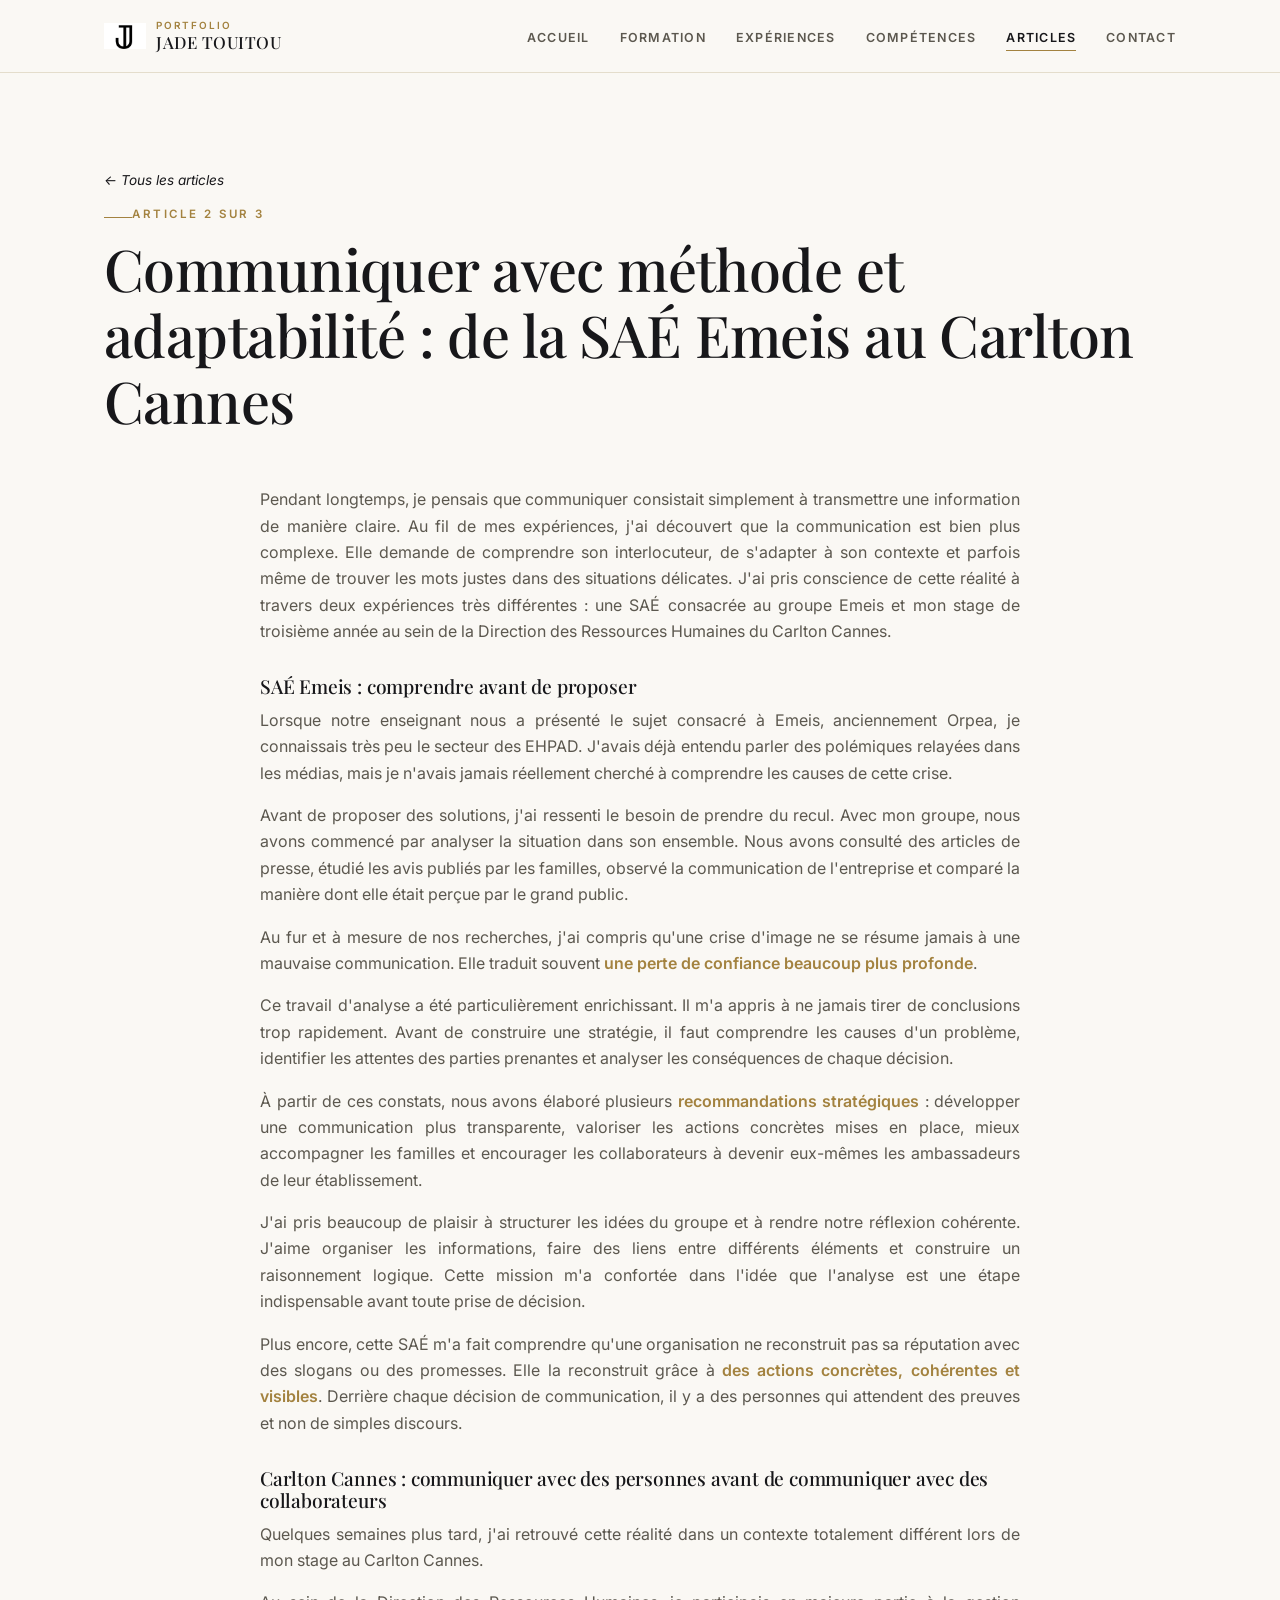
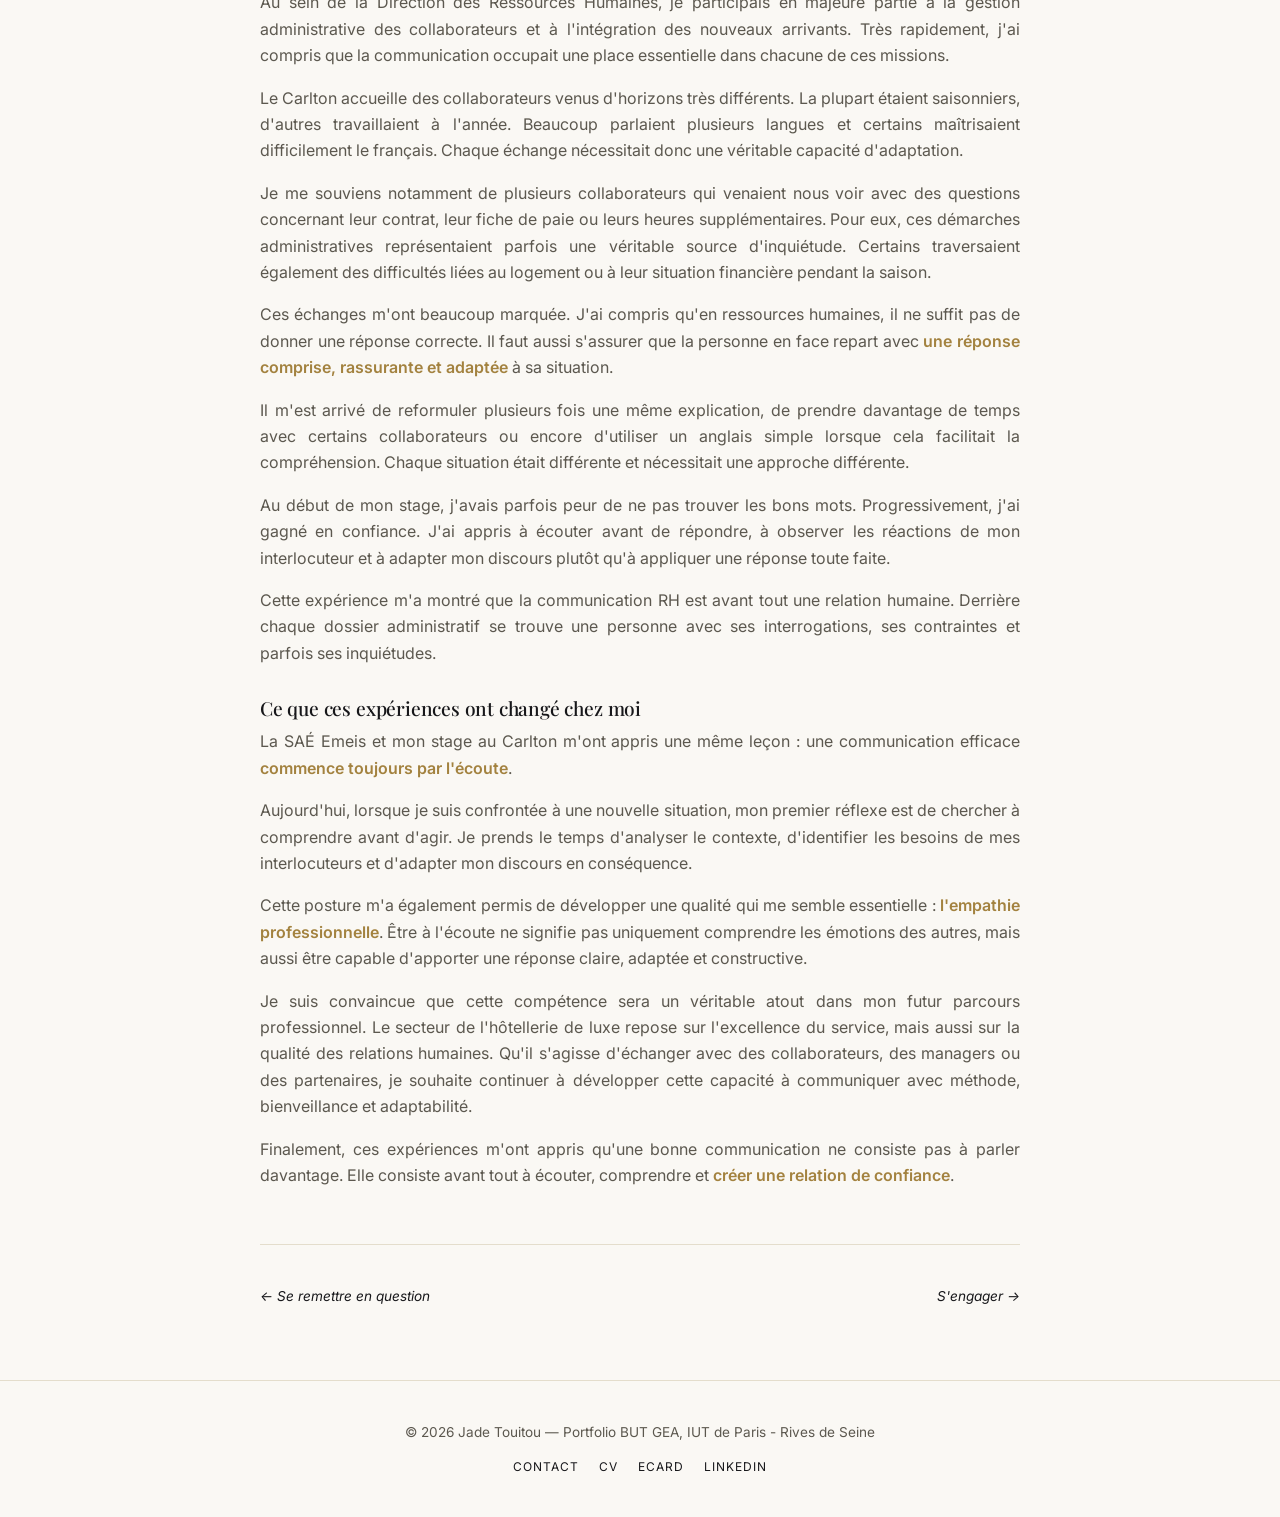
==== commit d162ee21: "Remplace Fraunces par Playfair Display pour les titres Fraunces avait un J trop recourbé au goût de " ====
--- a/article-communication.html
+++ b/article-communication.html
@@ -4,10 +4,11 @@
   <meta charset="UTF-8" />
   <meta name="viewport" content="width=device-width, initial-scale=1.0" />
   <title>Communiquer avec méthode et adaptabilité : de la SAÉ Emeis au Carlton Cannes — Portfolio Jade Touitou</title>
+  <meta name="description" content="Communiquer avec méthode et adaptabilité : retour d'expérience de Jade Touitou sur la SAÉ Emeis et son stage au Carlton Cannes." />
   <link rel="preconnect" href="https://fonts.googleapis.com" />
   <link rel="preconnect" href="https://fonts.gstatic.com" crossorigin />
-  <link href="https://fonts.googleapis.com/css2?family=Fraunces:wght@500;600;700&family=Inter:wght@400;500;600;700&display=swap" rel="stylesheet" />
-  <link rel="icon" type="image/png" href="assets/img/favicon.png" />
+  <link href="https://fonts.googleapis.com/css2?family=Playfair+Display:wght@500;600;700&family=Inter:wght@400;500;600;700&display=swap" rel="stylesheet" />
+  <link rel="icon" type="image/png" href="assets/img/favicon-tab.png" />
   <link rel="stylesheet" href="assets/css/style.css" />
 </head>
 <body>
--- a/assets/css/style.css
+++ b/assets/css/style.css
@@ -17,7 +17,7 @@
   --radius: 4px;
   --radius-lg: 6px;
   --shadow: 0 18px 40px -28px rgba(23, 23, 26, 0.35);
-  --font-heading: "Fraunces", Georgia, "Times New Roman", serif;
+  --font-heading: "Playfair Display", Georgia, "Times New Roman", serif;
   --font-body: "Inter", -apple-system, BlinkMacSystemFont, "Segoe UI", sans-serif;
   --max-width: 1120px;
 }
@@ -52,7 +52,12 @@
 h2 { font-size: clamp(1.6rem, 3vw, 2.1rem); }
 h3 { font-size: 1.2rem; }
 
-p { margin: 0 0 1em; color: var(--color-ink-soft); }
+p {
+  margin: 0 0 1em;
+  color: var(--color-ink-soft);
+  text-align: justify;
+  hyphens: auto;
+}
 
 strong, b {
   font-weight: 600;
@@ -439,11 +444,6 @@
   border-top: 1px solid var(--color-border);
 }
 
-.article p {
-  color: var(--color-ink-soft);
-  text-align: justify;
-  hyphens: auto;
-}
 .article h3 { margin-top: 1.6em; }
 
 .article .back-top {
@@ -531,28 +531,6 @@
   padding: 28px 30px;
 }
 
-.proof-list {
-  list-style: none;
-  padding: 0;
-  margin: 14px 0 0;
-  display: flex;
-  flex-wrap: wrap;
-  gap: 10px;
-}
-
-.proof-list li a {
-  display: inline-block;
-  font-size: 0.75rem;
-  letter-spacing: 0.04em;
-  text-decoration: none;
-  color: var(--color-ink);
-  background: transparent;
-  border: 1px solid var(--color-border);
-  padding: 6px 14px;
-}
-
-.proof-list li a:hover { border-color: var(--color-accent); color: var(--color-accent); }
-
 /* ---------- Compétences ---------- */
 
 .skill-map {
@@ -694,20 +672,6 @@
   flex-shrink: 0;
 }
 
-/* ---------- Placeholder helper (visible only while editing) ---------- */
-
-.todo {
-  display: inline-block;
-  font-size: 0.75rem;
-  font-weight: 700;
-  color: #a13d2b;
-  background: #fbe3dc;
-  border: 1px dashed #d97757;
-  padding: 2px 8px;
-  border-radius: 6px;
-  margin-left: 6px;
-}
-
 /* ---------- eCard ---------- */
 
 .ecard-wrap {
@@ -745,6 +709,7 @@
   font-size: 0.85rem;
   color: var(--color-ink-soft);
   margin-bottom: 1.6em;
+  text-align: center;
 }
 
 .ecard-actions {
@@ -807,6 +772,8 @@
   color: var(--color-ink-soft);
   font-size: 0.85rem;
 }
+
+.site-footer p { text-align: center; }
 
 .footer-links {
   display: flex;
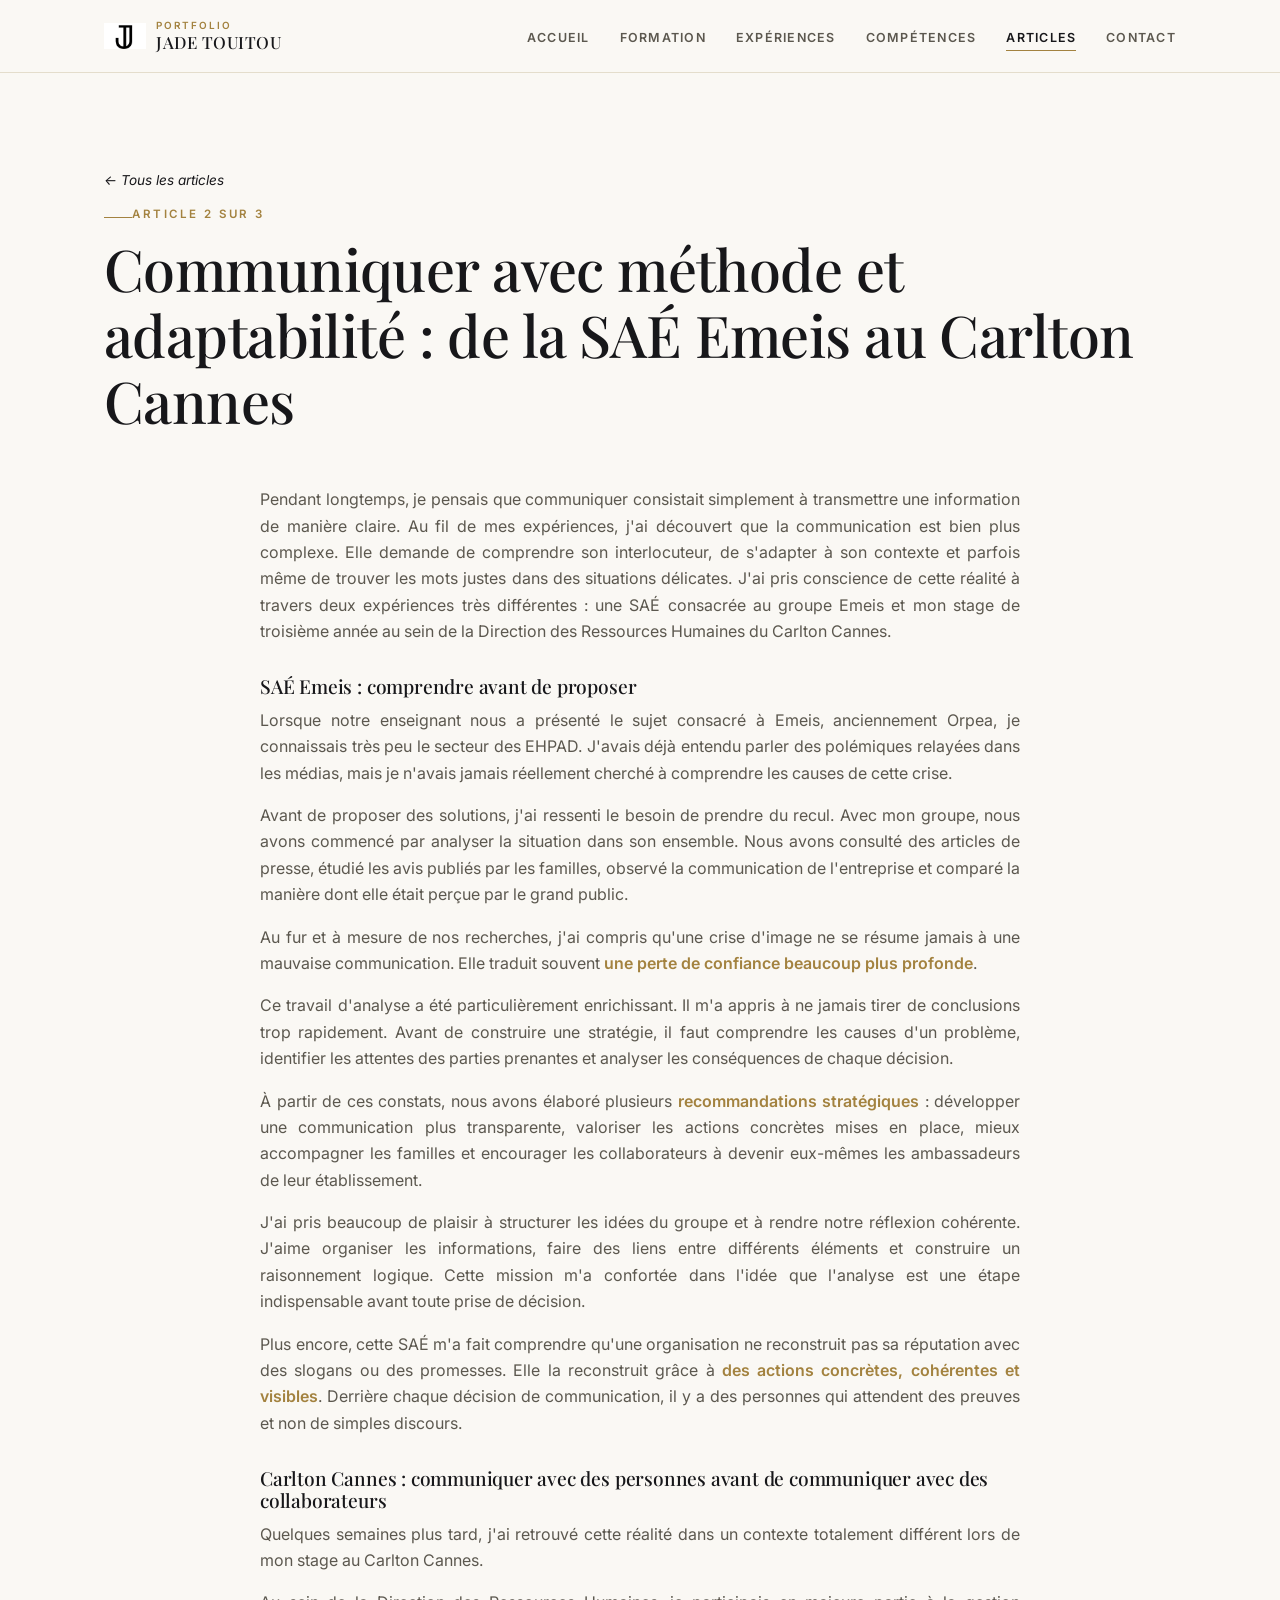
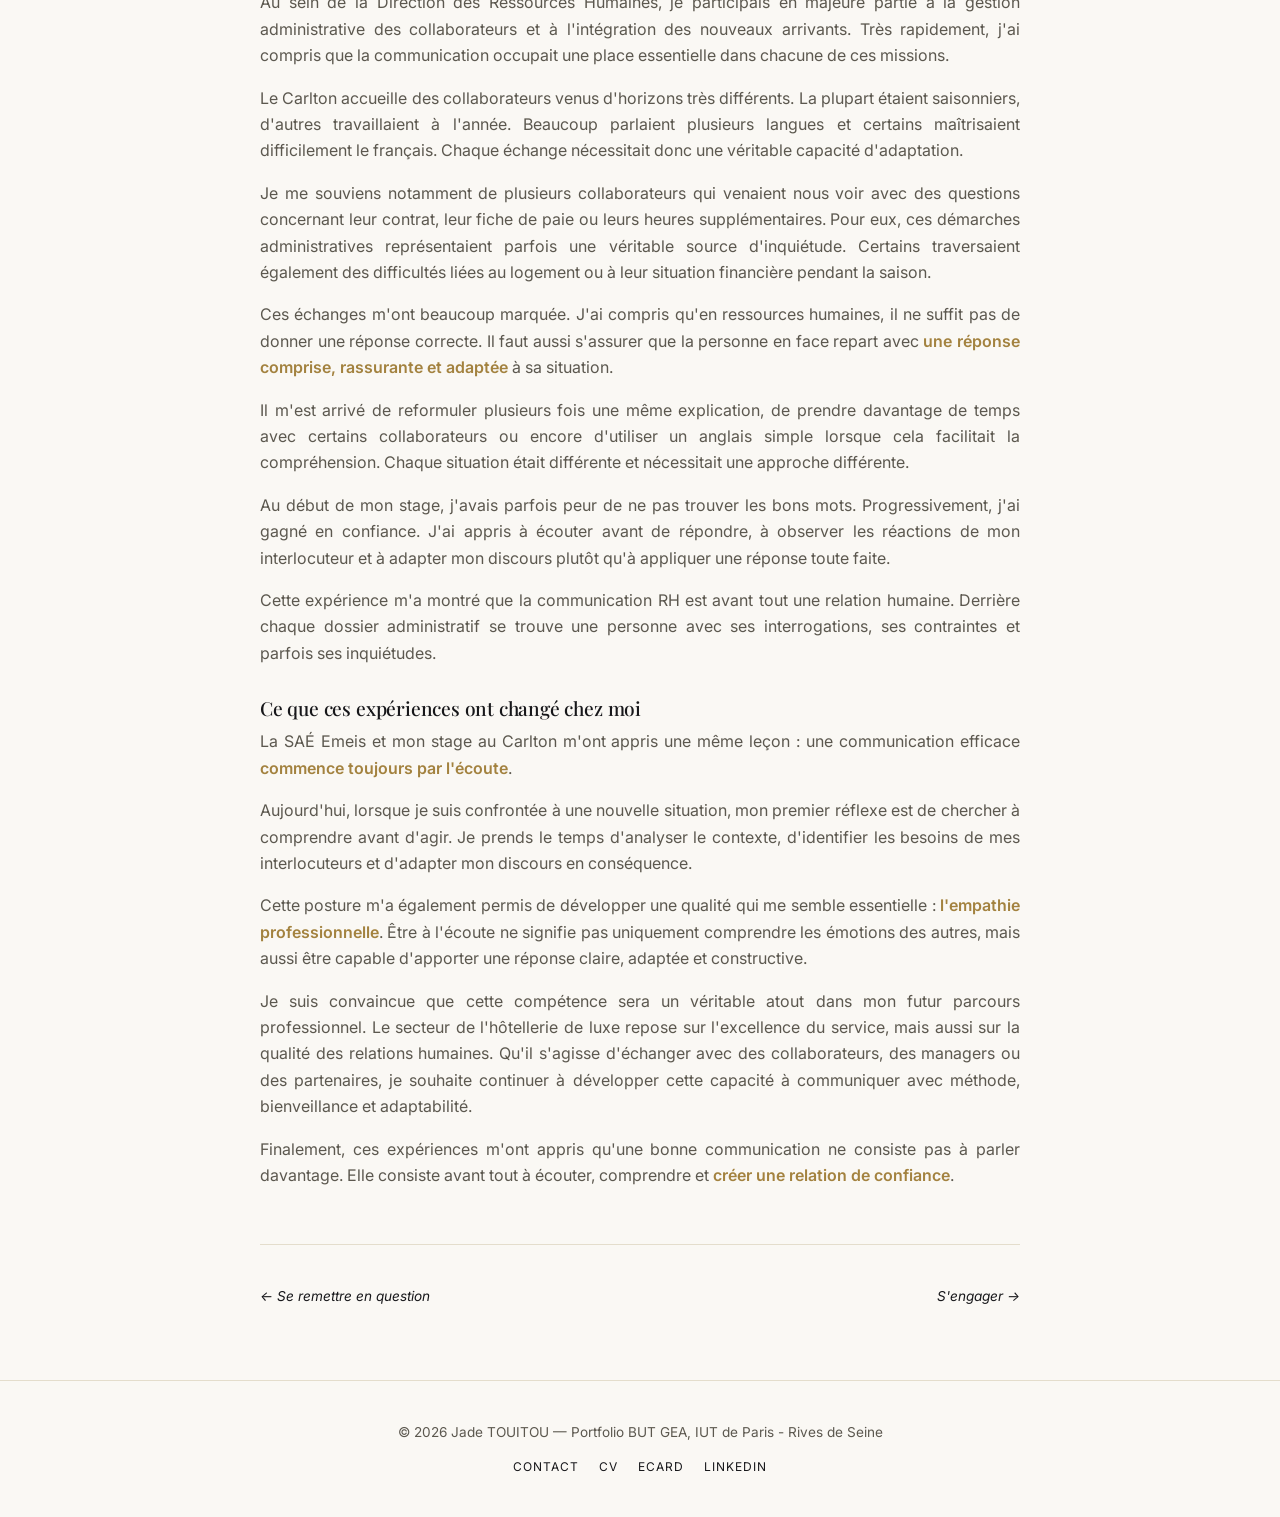
==== commit 2c3fe4d7: "Met TOUITOU en majuscules dans le nom affiché sur tout le site" ====
--- a/article-communication.html
+++ b/article-communication.html
@@ -3,8 +3,8 @@
 <head>
   <meta charset="UTF-8" />
   <meta name="viewport" content="width=device-width, initial-scale=1.0" />
-  <title>Communiquer avec méthode et adaptabilité : de la SAÉ Emeis au Carlton Cannes — Portfolio Jade Touitou</title>
-  <meta name="description" content="Communiquer avec méthode et adaptabilité : retour d'expérience de Jade Touitou sur la SAÉ Emeis et son stage au Carlton Cannes." />
+  <title>Communiquer avec méthode et adaptabilité : de la SAÉ Emeis au Carlton Cannes — Portfolio Jade TOUITOU</title>
+  <meta name="description" content="Communiquer avec méthode et adaptabilité : retour d'expérience de Jade TOUITOU sur la SAÉ Emeis et son stage au Carlton Cannes." />
   <link rel="preconnect" href="https://fonts.googleapis.com" />
   <link rel="preconnect" href="https://fonts.gstatic.com" crossorigin />
   <link href="https://fonts.googleapis.com/css2?family=Playfair+Display:wght@500;600;700&family=Inter:wght@400;500;600;700&display=swap" rel="stylesheet" />
@@ -15,7 +15,7 @@
 
   <header class="site-header">
     <nav class="nav">
-      <a href="index.html" class="nav-brand"><img src="assets/img/favicon.png" alt="" /><span class="nav-brand-text"><span class="nav-brand-eyebrow">Portfolio</span><span class="nav-brand-name">Jade Touitou</span></span></a>
+      <a href="index.html" class="nav-brand"><img src="assets/img/favicon.png" alt="" /><span class="nav-brand-text"><span class="nav-brand-eyebrow">Portfolio</span><span class="nav-brand-name">Jade TOUITOU</span></span></a>
       <button class="nav-toggle" aria-label="Ouvrir le menu" aria-expanded="false">
         <span></span><span></span><span></span>
       </button>
@@ -197,7 +197,7 @@
 
   <footer class="site-footer">
     <div class="container">
-      <p>© <span id="year"></span> Jade Touitou — Portfolio BUT GEA, IUT de Paris - Rives de Seine</p>
+      <p>© <span id="year"></span> Jade TOUITOU — Portfolio BUT GEA, IUT de Paris - Rives de Seine</p>
       <div class="footer-links">
         <a href="contact.html">Contact</a>
         <a href="assets/img/cv-jade-touitou.pdf">CV</a>
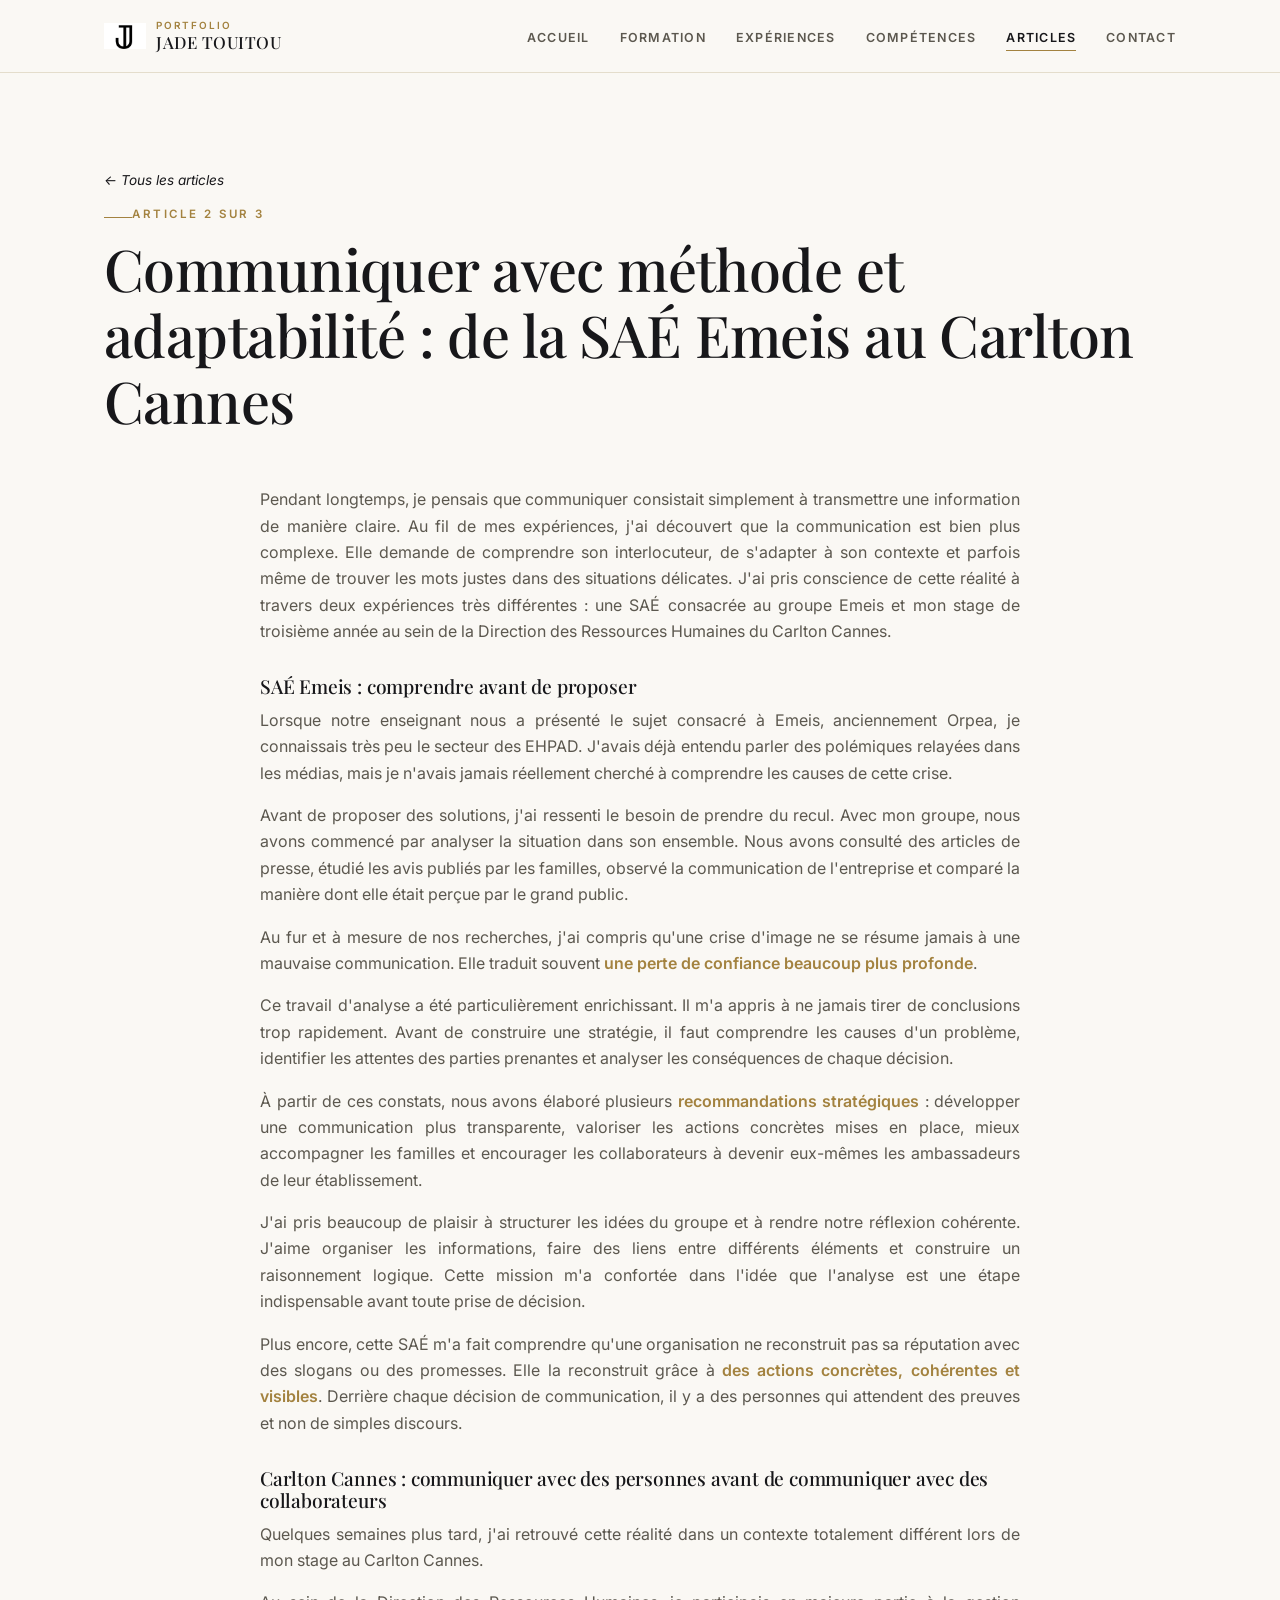
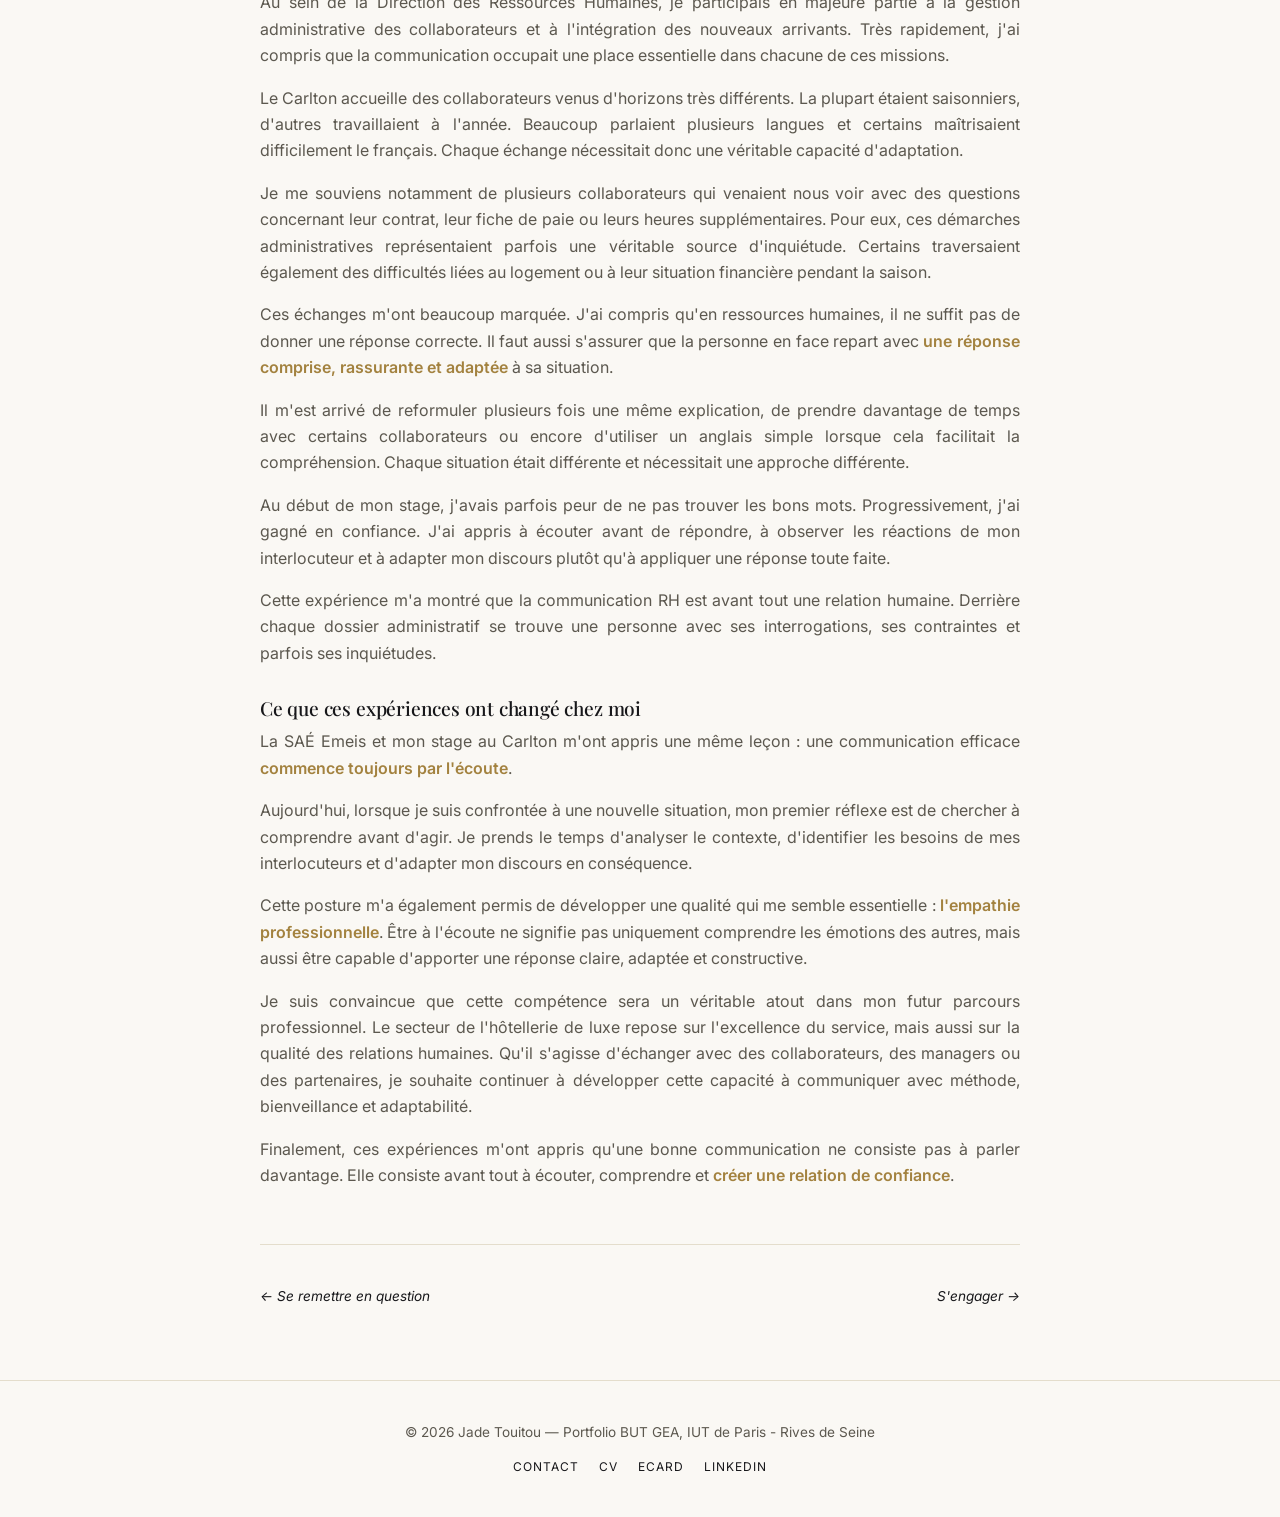
==== commit bad692a7: "Remet Jade Touitou (annule la mise en majuscules de TOUITOU)" ====
--- a/article-communication.html
+++ b/article-communication.html
@@ -3,8 +3,8 @@
 <head>
   <meta charset="UTF-8" />
   <meta name="viewport" content="width=device-width, initial-scale=1.0" />
-  <title>Communiquer avec méthode et adaptabilité : de la SAÉ Emeis au Carlton Cannes — Portfolio Jade TOUITOU</title>
-  <meta name="description" content="Communiquer avec méthode et adaptabilité : retour d'expérience de Jade TOUITOU sur la SAÉ Emeis et son stage au Carlton Cannes." />
+  <title>Communiquer avec méthode et adaptabilité : de la SAÉ Emeis au Carlton Cannes — Portfolio Jade Touitou</title>
+  <meta name="description" content="Communiquer avec méthode et adaptabilité : retour d'expérience de Jade Touitou sur la SAÉ Emeis et son stage au Carlton Cannes." />
   <link rel="preconnect" href="https://fonts.googleapis.com" />
   <link rel="preconnect" href="https://fonts.gstatic.com" crossorigin />
   <link href="https://fonts.googleapis.com/css2?family=Playfair+Display:wght@500;600;700&family=Inter:wght@400;500;600;700&display=swap" rel="stylesheet" />
@@ -15,7 +15,7 @@
 
   <header class="site-header">
     <nav class="nav">
-      <a href="index.html" class="nav-brand"><img src="assets/img/favicon.png" alt="" /><span class="nav-brand-text"><span class="nav-brand-eyebrow">Portfolio</span><span class="nav-brand-name">Jade TOUITOU</span></span></a>
+      <a href="index.html" class="nav-brand"><img src="assets/img/favicon.png" alt="" /><span class="nav-brand-text"><span class="nav-brand-eyebrow">Portfolio</span><span class="nav-brand-name">Jade Touitou</span></span></a>
       <button class="nav-toggle" aria-label="Ouvrir le menu" aria-expanded="false">
         <span></span><span></span><span></span>
       </button>
@@ -197,7 +197,7 @@
 
   <footer class="site-footer">
     <div class="container">
-      <p>© <span id="year"></span> Jade TOUITOU — Portfolio BUT GEA, IUT de Paris - Rives de Seine</p>
+      <p>© <span id="year"></span> Jade Touitou — Portfolio BUT GEA, IUT de Paris - Rives de Seine</p>
       <div class="footer-links">
         <a href="contact.html">Contact</a>
         <a href="assets/img/cv-jade-touitou.pdf">CV</a>
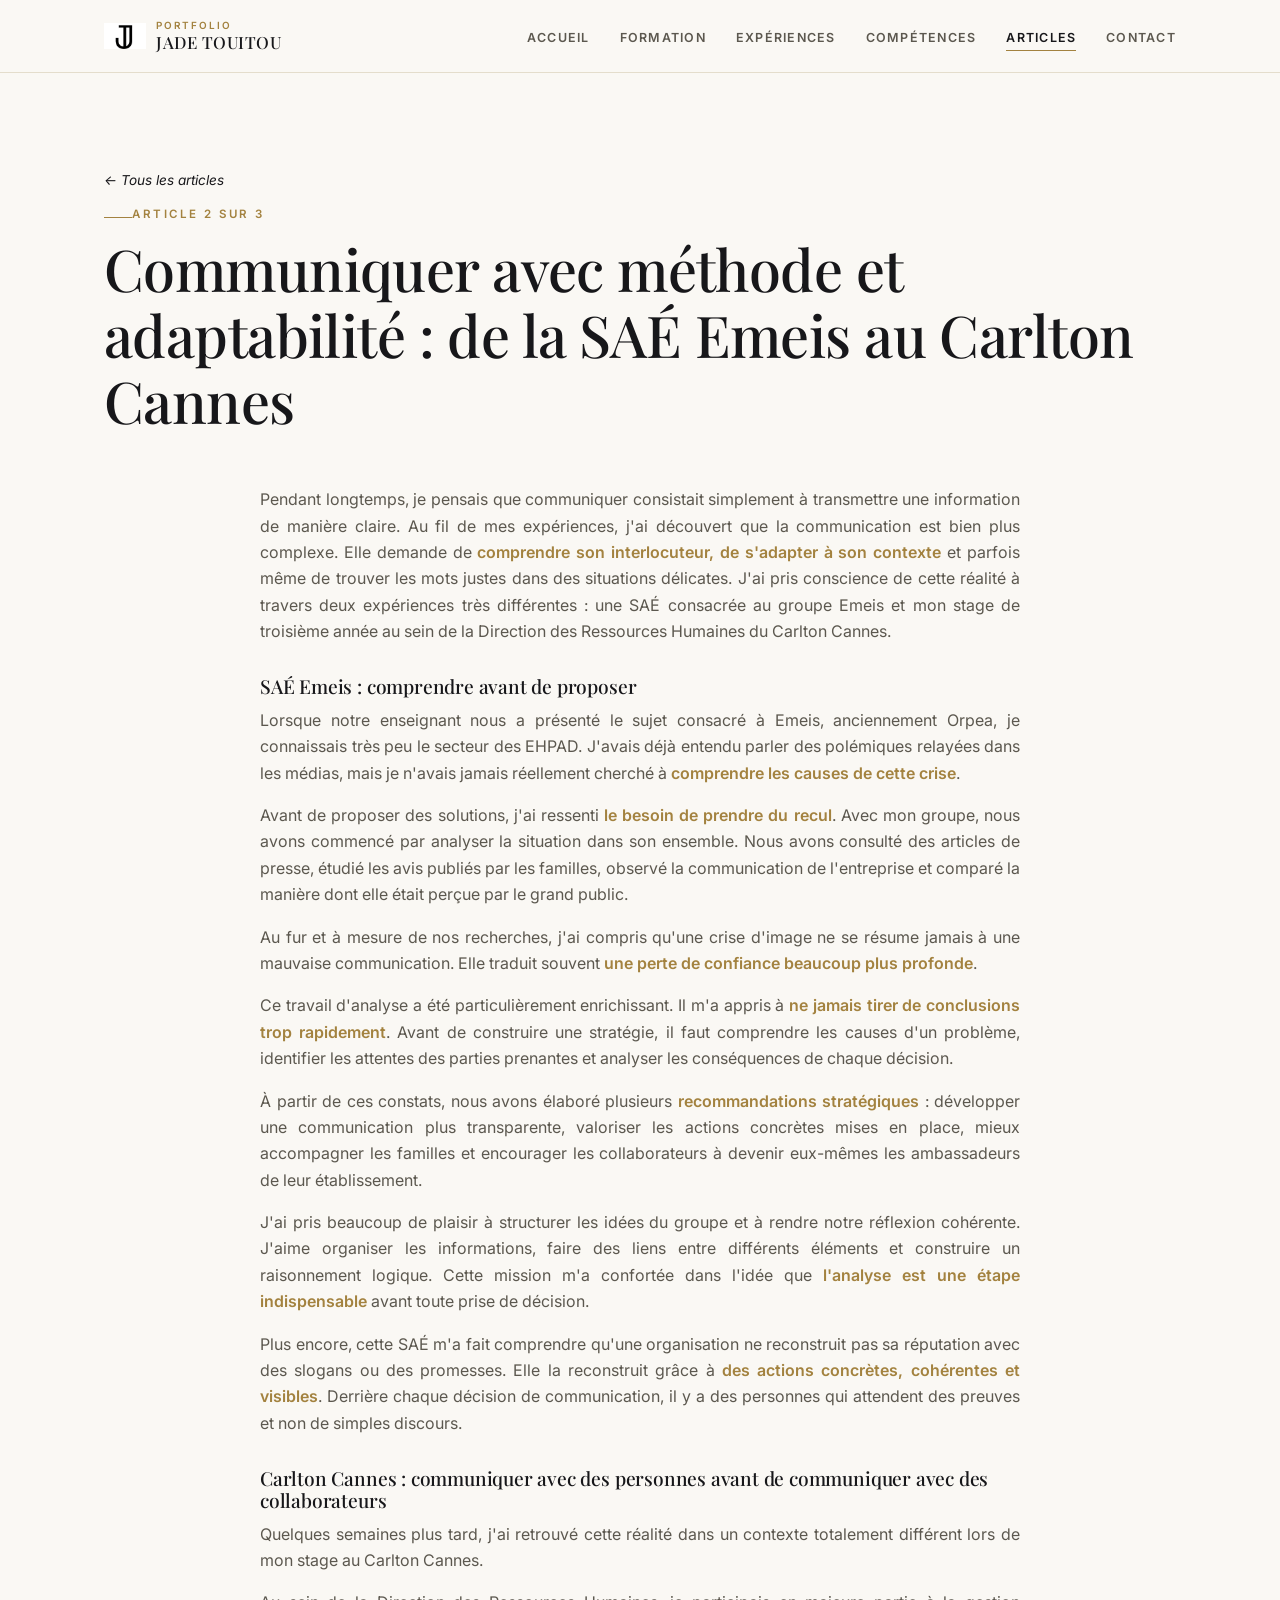
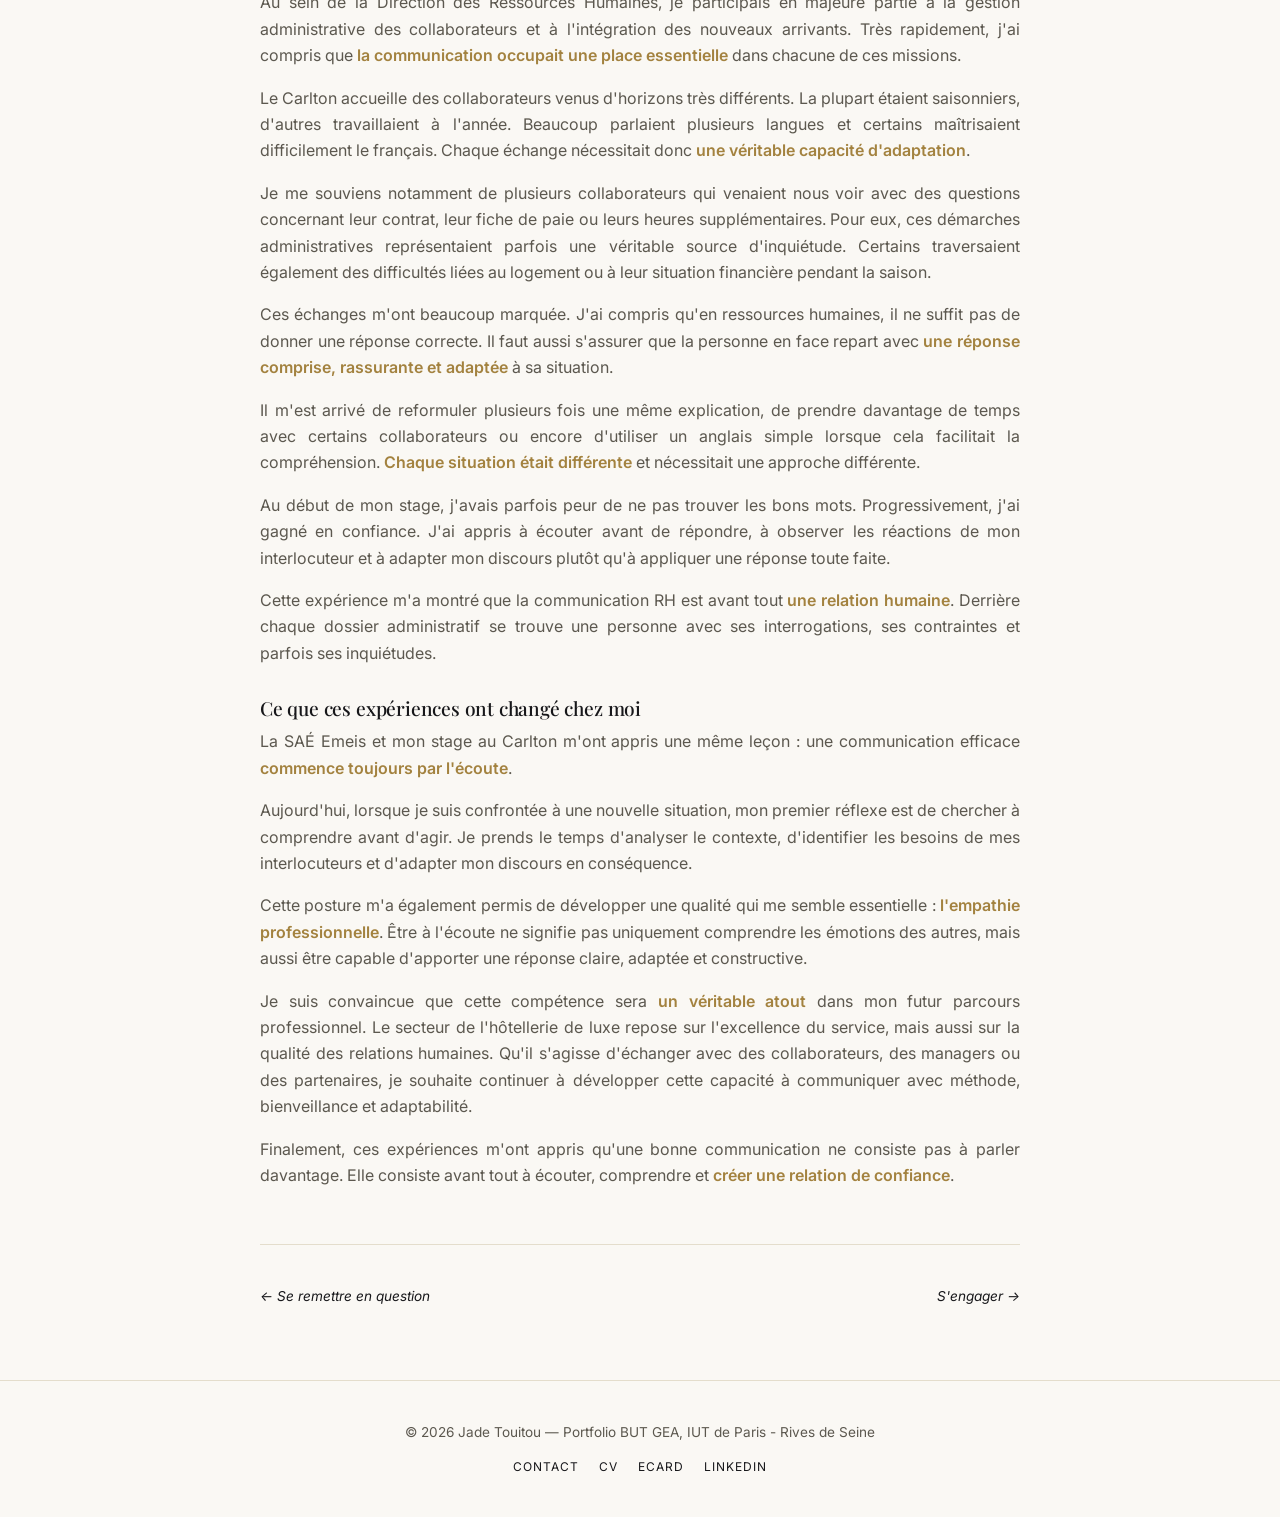
==== commit 3dd6080e: "Ajoute davantage de mots en gras dans les trois articles Complète les mises en gras déjà présentes p" ====
--- a/article-communication.html
+++ b/article-communication.html
@@ -46,8 +46,8 @@
             Pendant longtemps, je pensais que communiquer consistait simplement à
             transmettre une information de manière claire. Au fil de mes expériences,
             j'ai découvert que la communication est bien plus complexe. Elle demande de
-            comprendre son interlocuteur, de s'adapter à son contexte et parfois même de
-            trouver les mots justes dans des situations délicates. J'ai pris conscience
+            <strong> comprendre son interlocuteur, de s'adapter à son contexte</strong>
+            et parfois même de trouver les mots justes dans des situations délicates. J'ai pris conscience
             de cette réalité à travers deux expériences très différentes : une SAÉ
             consacrée au groupe Emeis et mon stage de troisième année au sein de la
             Direction des Ressources Humaines du Carlton Cannes.
@@ -58,14 +58,16 @@
             Lorsque notre enseignant nous a présenté le sujet consacré à Emeis,
             anciennement Orpea, je connaissais très peu le secteur des EHPAD. J'avais
             déjà entendu parler des polémiques relayées dans les médias, mais je
-            n'avais jamais réellement cherché à comprendre les causes de cette crise.
-          </p>
-          <p>
-            Avant de proposer des solutions, j'ai ressenti le besoin de prendre du
-            recul. Avec mon groupe, nous avons commencé par analyser la situation dans
-            son ensemble. Nous avons consulté des articles de presse, étudié les avis
-            publiés par les familles, observé la communication de l'entreprise et
-            comparé la manière dont elle était perçue par le grand public.
+            n'avais jamais réellement cherché à
+            <strong> comprendre les causes de cette crise</strong>.
+          </p>
+          <p>
+            Avant de proposer des solutions, j'ai ressenti
+            <strong> le besoin de prendre du recul</strong>. Avec mon groupe, nous avons
+            commencé par analyser la situation dans son ensemble. Nous avons consulté
+            des articles de presse, étudié les avis publiés par les familles, observé la
+            communication de l'entreprise et comparé la manière dont elle était perçue
+            par le grand public.
           </p>
           <p>
             Au fur et à mesure de nos recherches, j'ai compris qu'une crise d'image ne
@@ -74,10 +76,10 @@
           </p>
           <p>
             Ce travail d'analyse a été particulièrement enrichissant. Il m'a appris à
-            ne jamais tirer de conclusions trop rapidement. Avant de construire une
-            stratégie, il faut comprendre les causes d'un problème, identifier les
-            attentes des parties prenantes et analyser les conséquences de chaque
-            décision.
+            <strong> ne jamais tirer de conclusions trop rapidement</strong>. Avant de
+            construire une stratégie, il faut comprendre les causes d'un problème,
+            identifier les attentes des parties prenantes et analyser les conséquences
+            de chaque décision.
           </p>
           <p>
             À partir de ces constats, nous avons élaboré plusieurs
@@ -91,8 +93,9 @@
             J'ai pris beaucoup de plaisir à structurer les idées du groupe et à rendre
             notre réflexion cohérente. J'aime organiser les informations, faire des
             liens entre différents éléments et construire un raisonnement logique.
-            Cette mission m'a confortée dans l'idée que l'analyse est une étape
-            indispensable avant toute prise de décision.
+            Cette mission m'a confortée dans l'idée que
+            <strong> l'analyse est une étape indispensable</strong> avant toute prise de
+            décision.
           </p>
           <p>
             Plus encore, cette SAÉ m'a fait comprendre qu'une organisation ne
@@ -111,15 +114,16 @@
           <p>
             Au sein de la Direction des Ressources Humaines, je participais en majeure
             partie à la gestion administrative des collaborateurs et à l'intégration
-            des nouveaux arrivants. Très rapidement, j'ai compris que la communication
-            occupait une place essentielle dans chacune de ces missions.
+            des nouveaux arrivants. Très rapidement, j'ai compris que
+            <strong> la communication occupait une place essentielle</strong> dans
+            chacune de ces missions.
           </p>
           <p>
             Le Carlton accueille des collaborateurs venus d'horizons très différents.
             La plupart étaient saisonniers, d'autres travaillaient à l'année. Beaucoup
             parlaient plusieurs langues et certains maîtrisaient difficilement le
-            français. Chaque échange nécessitait donc une véritable capacité
-            d'adaptation.
+            français. Chaque échange nécessitait donc
+            <strong> une véritable capacité d'adaptation</strong>.
           </p>
           <p>
             Je me souviens notamment de plusieurs collaborateurs qui venaient nous voir
@@ -140,7 +144,8 @@
             Il m'est arrivé de reformuler plusieurs fois une même explication, de
             prendre davantage de temps avec certains collaborateurs ou encore
             d'utiliser un anglais simple lorsque cela facilitait la compréhension.
-            Chaque situation était différente et nécessitait une approche différente.
+            <strong> Chaque situation était différente</strong> et nécessitait une
+            approche différente.
           </p>
           <p>
             Au début de mon stage, j'avais parfois peur de ne pas trouver les bons
@@ -149,10 +154,10 @@
             discours plutôt qu'à appliquer une réponse toute faite.
           </p>
           <p>
-            Cette expérience m'a montré que la communication RH est avant tout une
-            relation humaine. Derrière chaque dossier administratif se trouve une
-            personne avec ses interrogations, ses contraintes et parfois ses
-            inquiétudes.
+            Cette expérience m'a montré que la communication RH est avant tout
+            <strong> une relation humaine</strong>. Derrière chaque dossier
+            administratif se trouve une personne avec ses interrogations, ses
+            contraintes et parfois ses inquiétudes.
           </p>
 
           <h3>Ce que ces expériences ont changé chez moi</h3>
@@ -173,9 +178,10 @@
             d'apporter une réponse claire, adaptée et constructive.
           </p>
           <p>
-            Je suis convaincue que cette compétence sera un véritable atout dans mon
-            futur parcours professionnel. Le secteur de l'hôtellerie de luxe repose sur
-            l'excellence du service, mais aussi sur la qualité des relations humaines.
+            Je suis convaincue que cette compétence sera
+            <strong> un véritable atout</strong> dans mon futur parcours professionnel.
+            Le secteur de l'hôtellerie de luxe repose sur l'excellence du service, mais
+            aussi sur la qualité des relations humaines.
             Qu'il s'agisse d'échanger avec des collaborateurs, des managers ou des
             partenaires, je souhaite continuer à développer cette capacité à
             communiquer avec méthode, bienveillance et adaptabilité.
